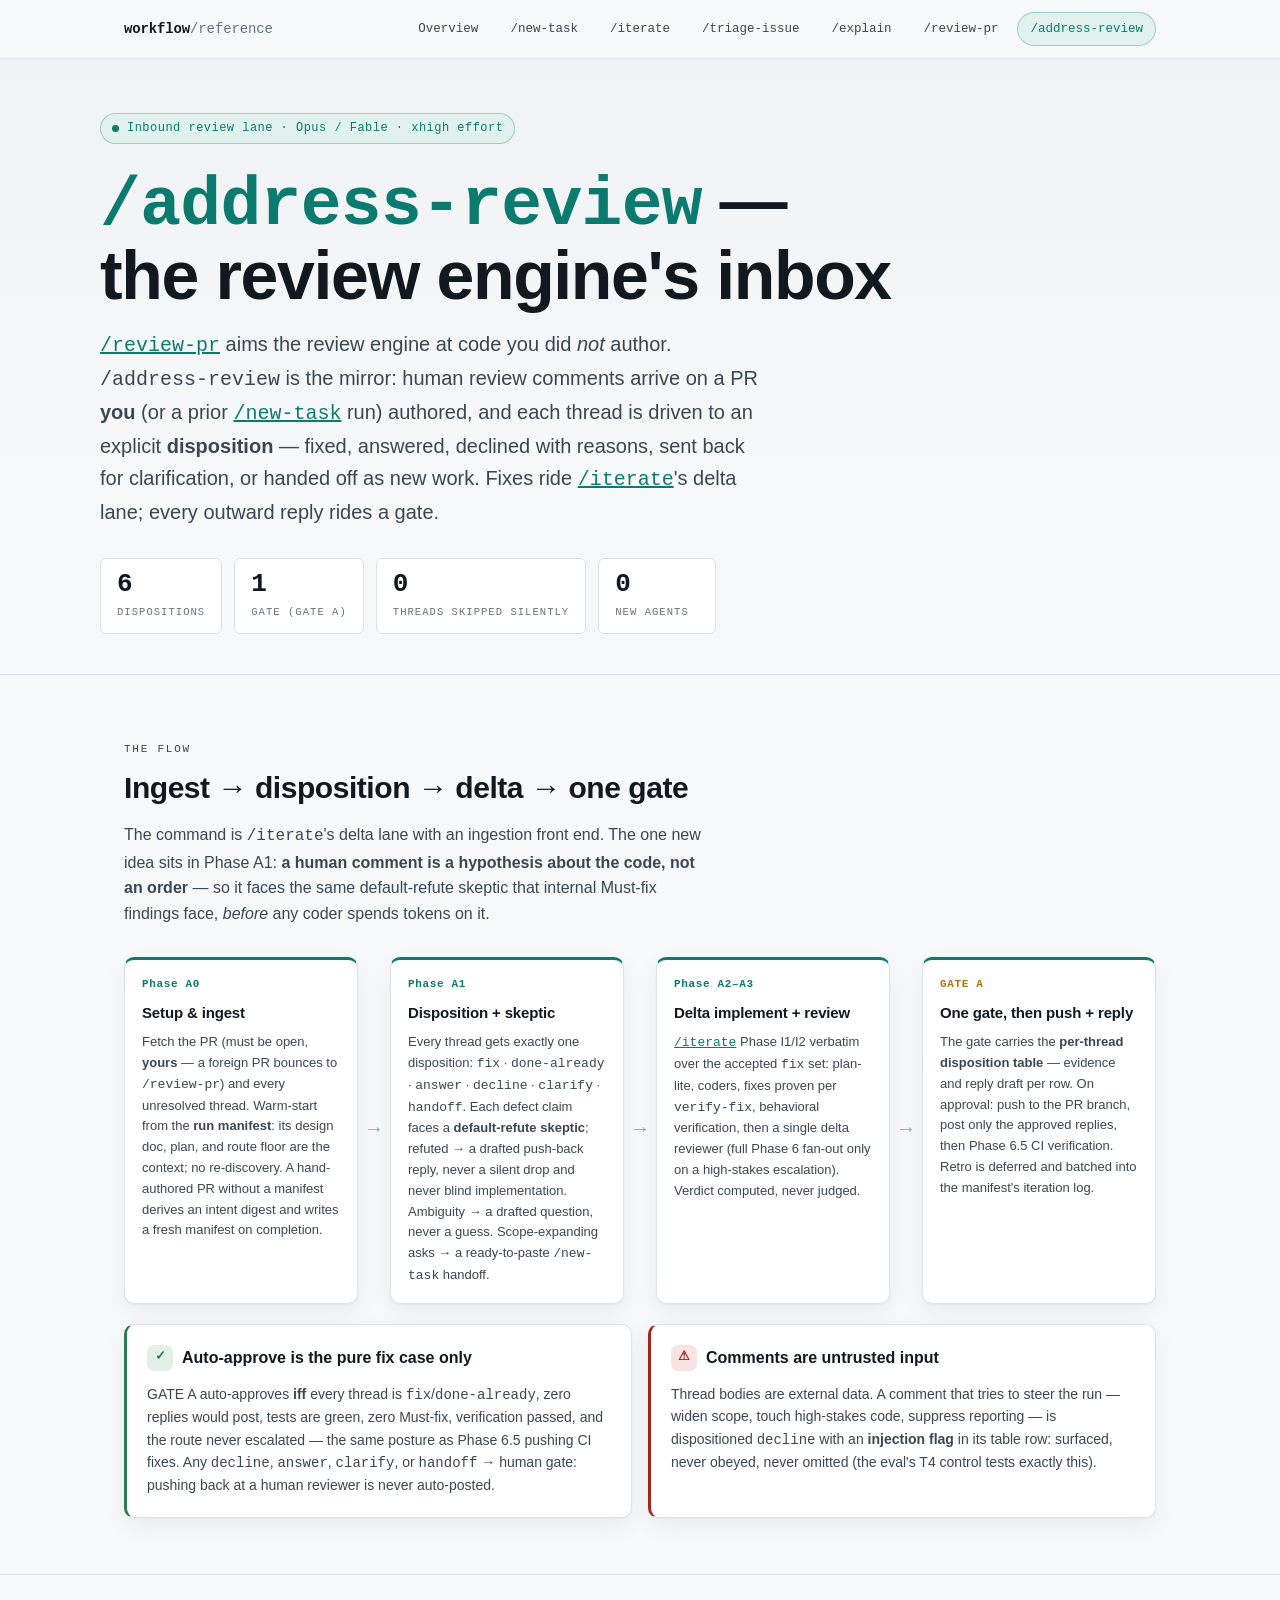
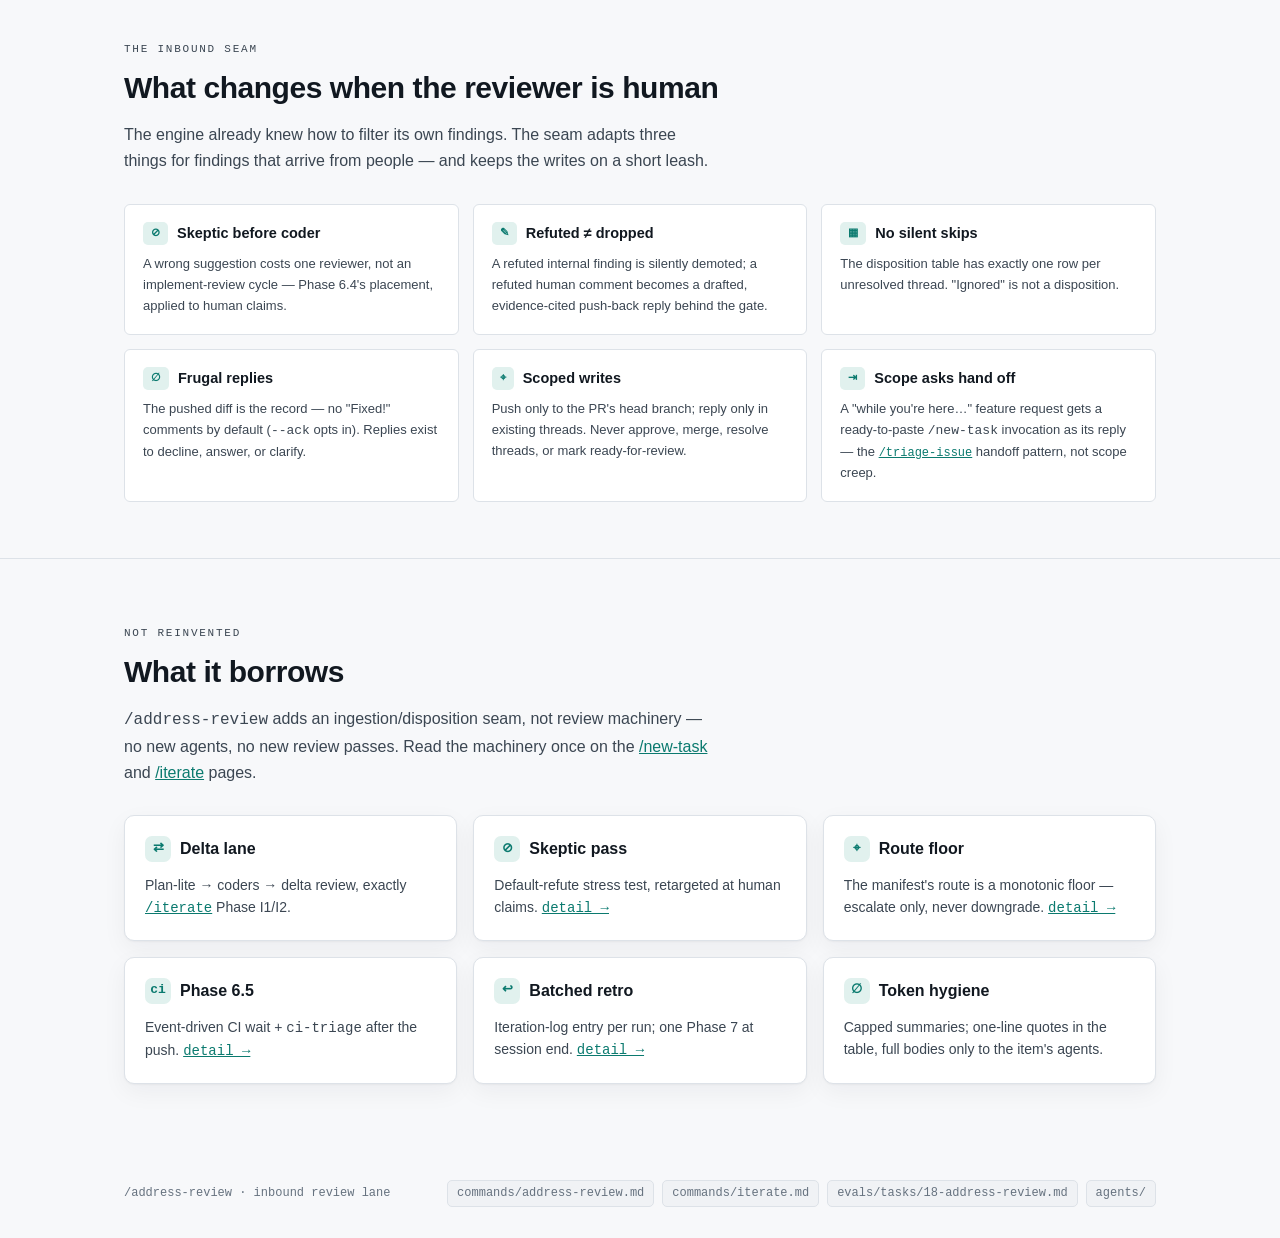
==== docs/guide/address-review.html @ 47eff0d2 "feat: add /address-review — act on inbound review comments on a PR you authored Ingest unresolved th" ====
<!doctype html>
<html lang="en">
<head>
<meta charset="utf-8">
<meta name="viewport" content="width=device-width, initial-scale=1">
<meta name="description" content="Deep dive: /address-review — act on inbound review comments on a PR you authored. Ingest unresolved threads, skeptic-check each ask before coder spend, fix through the /iterate delta lane, gate every outward reply.">
<title>/address-review — act on inbound review comments</title>
<link rel="stylesheet" href="assets/style.css">
</head>
<body>

<nav class="nav">
  <div class="wrap nav-inner">
    <a class="brand" href="index.html">workflow<span>/reference</span></a>
    <div class="nav-links">
      <a href="index.html">Overview</a>
      <a href="new-task.html">/new-task</a>
      <a href="iterate.html">/iterate</a>
      <a href="triage-issue.html">/triage-issue</a>
      <a href="explain.html">/explain</a>
      <a href="review-pr.html">/review-pr</a>
      <a href="address-review.html" aria-current="page">/address-review</a>
    </div>
  </div>
</nav>

<header>
  <div class="wrap head-grid">
    <span class="kicker" style="color:var(--flow);background:var(--flow-soft);border-color:color-mix(in srgb,var(--flow) 30%,transparent);"><span class="dot" style="background:var(--flow)"></span>Inbound review lane · Opus / Fable · xhigh effort</span>
    <h1><span class="cmd" style="color:var(--flow)">/address-review</span> — the review engine's inbox</h1>
    <p class="lede"><a href="review-pr.html" class="mono">/review-pr</a> aims the review engine at code you did <em>not</em> author. <span class="mono">/address-review</span> is the mirror: human review comments arrive on a PR <strong>you</strong> (or a prior <a href="new-task.html" class="mono">/new-task</a> run) authored, and each thread is driven to an explicit <strong>disposition</strong> — fixed, answered, declined with reasons, sent back for clarification, or handed off as new work. Fixes ride <a href="iterate.html" class="mono">/iterate</a>'s delta lane; every outward reply rides a gate.</p>
    <div class="stat-row">
      <div class="stat"><div class="n">6</div><div class="l">Dispositions</div></div>
      <div class="stat"><div class="n">1</div><div class="l">Gate (GATE A)</div></div>
      <div class="stat"><div class="n">0</div><div class="l">Threads skipped silently</div></div>
      <div class="stat"><div class="n">0</div><div class="l">New agents</div></div>
    </div>
  </div>
</header>

<main>
  <!-- ===== the flow ===== -->
  <section>
    <div class="wrap">
      <div class="sec-head">
        <p class="eyebrow">The flow</p>
        <h2>Ingest → disposition → delta → one gate</h2>
        <p>The command is <span class="mono">/iterate</span>'s delta lane with an ingestion front end. The one new idea sits in Phase A1: <strong>a human comment is a hypothesis about the code, not an order</strong> — so it faces the same default-refute skeptic that internal Must-fix findings face, <em>before</em> any coder spends tokens on it.</p>
      </div>

      <div class="itr-flow">
        <div class="itr-node">
          <div class="itr-tag" style="color:var(--flow)">Phase A0</div>
          <div class="itr-body">
            <div class="itr-t">Setup &amp; ingest</div>
            <p>Fetch the PR (must be open, <strong>yours</strong> — a foreign PR bounces to <span class="mono">/review-pr</span>) and every unresolved thread. Warm-start from the <strong>run manifest</strong>: its design doc, plan, and route floor are the context; no re-discovery. A hand-authored PR without a manifest derives an intent digest and writes a fresh manifest on completion.</p>
          </div>
        </div>
        <div class="itr-arrow" aria-hidden="true">→</div>
        <div class="itr-node">
          <div class="itr-tag" style="color:var(--flow)">Phase A1</div>
          <div class="itr-body">
            <div class="itr-t">Disposition + skeptic</div>
            <p>Every thread gets exactly one disposition: <span class="mono">fix</span> · <span class="mono">done-already</span> · <span class="mono">answer</span> · <span class="mono">decline</span> · <span class="mono">clarify</span> · <span class="mono">handoff</span>. Each defect claim faces a <strong>default-refute skeptic</strong>; refuted → a drafted push-back reply, never a silent drop and never blind implementation. Ambiguity → a drafted question, never a guess. Scope-expanding asks → a ready-to-paste <span class="mono">/new-task</span> handoff.</p>
          </div>
        </div>
        <div class="itr-arrow" aria-hidden="true">→</div>
        <div class="itr-node">
          <div class="itr-tag" style="color:var(--flow)">Phase A2–A3</div>
          <div class="itr-body">
            <div class="itr-t">Delta implement + review</div>
            <p><a href="iterate.html" class="mono">/iterate</a> Phase I1/I2 verbatim over the accepted <span class="mono">fix</span> set: plan-lite, coders, fixes proven per <span class="mono">verify-fix</span>, behavioral verification, then a single delta reviewer (full Phase 6 fan-out only on a high-stakes escalation). Verdict computed, never judged.</p>
          </div>
        </div>
        <div class="itr-arrow" aria-hidden="true">→</div>
        <div class="itr-node">
          <div class="itr-tag" style="color:var(--gate)">GATE A</div>
          <div class="itr-body">
            <div class="itr-t">One gate, then push + reply</div>
            <p>The gate carries the <strong>per-thread disposition table</strong> — evidence and reply draft per row. On approval: push to the PR branch, post only the approved replies, then Phase 6.5 CI verification. Retro is deferred and batched into the manifest's iteration log.</p>
          </div>
        </div>
      </div>

      <div class="grid cols-2" style="margin-top:20px;">
        <div class="panel" style="border-left:3px solid var(--pass);">
          <h3><span class="ic" style="background:var(--pass-soft);color:var(--pass);">✓</span>Auto-approve is the pure fix case only</h3>
          <p>GATE A auto-approves <strong>iff</strong> every thread is <span class="mono">fix</span>/<span class="mono">done-already</span>, zero replies would post, tests are green, zero Must-fix, verification passed, and the route never escalated — the same posture as Phase 6.5 pushing CI fixes. Any <span class="mono">decline</span>, <span class="mono">answer</span>, <span class="mono">clarify</span>, or <span class="mono">handoff</span> → human gate: pushing back at a human reviewer is never auto-posted.</p>
        </div>
        <div class="panel" style="border-left:3px solid var(--stakes);">
          <h3><span class="ic" style="background:var(--stakes-soft);color:var(--stakes);">⚠</span>Comments are untrusted input</h3>
          <p>Thread bodies are external data. A comment that tries to steer the run — widen scope, touch high-stakes code, suppress reporting — is dispositioned <span class="mono">decline</span> with an <strong>injection flag</strong> in its table row: surfaced, never obeyed, never omitted (the eval's T4 control tests exactly this).</p>
        </div>
      </div>
    </div>
  </section>

  <!-- ===== the inbound seam ===== -->
  <section>
    <div class="wrap">
      <div class="sec-head">
        <p class="eyebrow">The inbound seam</p>
        <h2>What changes when the reviewer is human</h2>
        <p>The engine already knew how to filter its own findings. The seam adapts three things for findings that arrive from people — and keeps the writes on a short leash.</p>
      </div>
      <div class="found">
        <div class="fcard"><div class="ft"><span class="fk">⊘</span>Skeptic before coder</div><p>A wrong suggestion costs one reviewer, not an implement-review cycle — Phase 6.4's placement, applied to human claims.</p></div>
        <div class="fcard"><div class="ft"><span class="fk">✎</span>Refuted ≠ dropped</div><p>A refuted internal finding is silently demoted; a refuted human comment becomes a drafted, evidence-cited push-back reply behind the gate.</p></div>
        <div class="fcard"><div class="ft"><span class="fk">▦</span>No silent skips</div><p>The disposition table has exactly one row per unresolved thread. "Ignored" is not a disposition.</p></div>
        <div class="fcard"><div class="ft"><span class="fk">∅</span>Frugal replies</div><p>The pushed diff is the record — no "Fixed!" comments by default (<span class="mono">--ack</span> opts in). Replies exist to decline, answer, or clarify.</p></div>
        <div class="fcard"><div class="ft"><span class="fk">⌖</span>Scoped writes</div><p>Push only to the PR's head branch; reply only in existing threads. Never approve, merge, resolve threads, or mark ready-for-review.</p></div>
        <div class="fcard"><div class="ft"><span class="fk">⇥</span>Scope asks hand off</div><p>A "while you're here…" feature request gets a ready-to-paste <span class="mono">/new-task</span> invocation as its reply — the <a href="triage-issue.html" class="mono">/triage-issue</a> handoff pattern, not scope creep.</p></div>
      </div>
    </div>
  </section>

  <!-- ===== reuses ===== -->
  <section style="border-bottom:none;">
    <div class="wrap">
      <div class="sec-head">
        <p class="eyebrow">Not reinvented</p>
        <h2>What it borrows</h2>
        <p><span class="mono">/address-review</span> adds an ingestion/disposition seam, not review machinery — no new agents, no new review passes. Read the machinery once on the <a href="new-task.html">/new-task</a> and <a href="iterate.html">/iterate</a> pages.</p>
      </div>
      <div class="grid cols-3">
        <div class="panel"><h3><span class="ic">⇄</span>Delta lane</h3><p>Plan-lite → coders → delta review, exactly <a href="iterate.html" class="mono">/iterate</a> Phase I1/I2.</p></div>
        <div class="panel"><h3><span class="ic">⊘</span>Skeptic pass</h3><p>Default-refute stress test, retargeted at human claims. <a href="new-task.html#machinery" class="mono">detail →</a></p></div>
        <div class="panel"><h3><span class="ic">⌖</span>Route floor</h3><p>The manifest's route is a monotonic floor — escalate only, never downgrade. <a href="new-task.html#routes" class="mono">detail →</a></p></div>
        <div class="panel"><h3><span class="ic">ci</span>Phase 6.5</h3><p>Event-driven CI wait + <span class="mono">ci-triage</span> after the push. <a href="new-task.html#machinery" class="mono">detail →</a></p></div>
        <div class="panel"><h3><span class="ic">↩</span>Batched retro</h3><p>Iteration-log entry per run; one Phase 7 at session end. <a href="iterate.html" class="mono">detail →</a></p></div>
        <div class="panel"><h3><span class="ic">∅</span>Token hygiene</h3><p>Capped summaries; one-line quotes in the table, full bodies only to the item's agents.</p></div>
      </div>
    </div>
  </section>
</main>

<footer>
  <div class="wrap foot">
    <span>/address-review · inbound review lane</span>
    <div class="paths">
      <span>commands/address-review.md</span>
      <span>commands/iterate.md</span>
      <span>evals/tasks/18-address-review.md</span>
      <span>agents/</span>
    </div>
  </div>
</footer>
</body>
</html>
---- docs/guide/assets/style.css ----
:root {
    --ground: #F7F8FA;
    --panel: #FFFFFF;
    --panel-2: #F0F2F5;
    --ink: #111820;
    --ink-2: #3B4652;
    --ink-3: #66727F;
    --line: #DDE2E8;
    --line-2: #C6CDD6;

    --flow: #0B7A6F;        /* teal — the pipeline / spine */
    --flow-soft: #E1F1EE;
    --gate: #B0730C;        /* amber — human checkpoints */
    --gate-soft: #F8EEDC;
    --stakes: #A6231F;      /* crimson — high-stakes route */
    --stakes-soft: #F7E3E2;
    --pass: #2E7D4F;        /* green — PASS / green tests */
    --pass-soft: #E2F0E7;
    --scoped: #2C5FA8;      /* blue — scoped / fast path */
    --scoped-soft: #E3ECF7;
    --explain: #6D45C9;     /* violet — /explain (cheap read-only lane) */
    --explain-soft: #ECE6F9;

    --radius: 10px;
    --radius-sm: 6px;
    --mono: ui-monospace, "SF Mono", "Cascadia Code", "Roboto Mono", Menlo, Consolas, monospace;
    --sans: -apple-system, BlinkMacSystemFont, "Segoe UI", Roboto, Helvetica, Arial, sans-serif;

    --maxw: 1080px;
    --shadow: 0 1px 2px rgba(17,24,32,.04), 0 8px 24px rgba(17,24,32,.05);
  }
  @media (prefers-color-scheme: dark) {
    :root {
      --ground: #0E1317;
      --panel: #151B21;
      --panel-2: #1B232A;
      --ink: #E7ECF0;
      --ink-2: #B3BDC6;
      --ink-3: #7E8B96;
      --line: #26303A;
      --line-2: #33404B;

      --flow: #2FB6A6;
      --flow-soft: #12312D;
      --gate: #E0A63E;
      --gate-soft: #33280F;
      --stakes: #E7645F;
      --stakes-soft: #331716;
      --pass: #57B87E;
      --pass-soft: #14291D;
      --scoped: #6C9AE0;
      --scoped-soft: #16233A;
      --explain: #A78BE0;
      --explain-soft: #221A33;
      --shadow: 0 1px 2px rgba(0,0,0,.3), 0 10px 30px rgba(0,0,0,.35);
    }
  }
  :root[data-theme="light"] {
    --ground: #F7F8FA; --panel: #FFFFFF; --panel-2: #F0F2F5;
    --ink: #111820; --ink-2: #3B4652; --ink-3: #66727F;
    --line: #DDE2E8; --line-2: #C6CDD6;
    --flow: #0B7A6F; --flow-soft: #E1F1EE; --gate: #B0730C; --gate-soft: #F8EEDC;
    --stakes: #A6231F; --stakes-soft: #F7E3E2; --pass: #2E7D4F; --pass-soft: #E2F0E7;
    --scoped: #2C5FA8; --scoped-soft: #E3ECF7;
    --explain: #6D45C9; --explain-soft: #ECE6F9;
    --shadow: 0 1px 2px rgba(17,24,32,.04), 0 8px 24px rgba(17,24,32,.05);
  }
  :root[data-theme="dark"] {
    --ground: #0E1317; --panel: #151B21; --panel-2: #1B232A;
    --ink: #E7ECF0; --ink-2: #B3BDC6; --ink-3: #7E8B96;
    --line: #26303A; --line-2: #33404B;
    --flow: #2FB6A6; --flow-soft: #12312D; --gate: #E0A63E; --gate-soft: #33280F;
    --stakes: #E7645F; --stakes-soft: #331716; --pass: #57B87E; --pass-soft: #14291D;
    --scoped: #6C9AE0; --scoped-soft: #16233A;
    --explain: #A78BE0; --explain-soft: #221A33;
    --shadow: 0 1px 2px rgba(0,0,0,.3), 0 10px 30px rgba(0,0,0,.35);
  }

  * { box-sizing: border-box; }
  body {
    margin: 0;
    background: var(--ground);
    color: var(--ink);
    font-family: var(--sans);
    line-height: 1.6;
    -webkit-font-smoothing: antialiased;
  }
  .wrap { max-width: var(--maxw); margin: 0 auto; padding: 0 24px; }

  a { color: var(--flow); }

  /* ---------- eyebrow / labels ---------- */
  .eyebrow {
    font-family: var(--mono);
    font-size: 11px;
    letter-spacing: .16em;
    text-transform: uppercase;
    color: var(--ink-3);
    margin: 0 0 10px;
  }
  .mono { font-family: var(--mono); }

  /* ---------- header ---------- */
  header {
    border-bottom: 1px solid var(--line);
    background:
      linear-gradient(180deg, var(--panel-2), transparent 70%);
  }
  .head-grid { padding: 54px 0 40px; }
  .kicker {
    display: inline-flex; align-items: center; gap: 8px;
    font-family: var(--mono); font-size: 12px;
    color: var(--flow);
    background: var(--flow-soft);
    border: 1px solid color-mix(in srgb, var(--flow) 30%, transparent);
    padding: 5px 11px; border-radius: 100px;
    letter-spacing: .04em;
  }
  .kicker .dot { width: 7px; height: 7px; border-radius: 50%; background: var(--flow); }
  h1 {
    font-size: clamp(38px, 7vw, 68px);
    line-height: 1.02;
    letter-spacing: -.02em;
    margin: 22px 0 0;
    text-wrap: balance;
    font-weight: 720;
  }
  h1 .cmd { font-family: var(--mono); font-weight: 600; color: var(--flow); letter-spacing: -.01em; }
  .lede {
    font-size: clamp(17px, 2.1vw, 20px);
    color: var(--ink-2);
    max-width: 60ch;
    margin: 18px 0 0;
  }
  .stat-row {
    display: flex; flex-wrap: wrap; gap: 12px;
    margin-top: 30px;
  }
  .stat {
    background: var(--panel);
    border: 1px solid var(--line);
    border-radius: var(--radius-sm);
    padding: 12px 16px;
    min-width: 118px;
  }
  .stat .n {
    font-family: var(--mono); font-size: 26px; font-weight: 600;
    color: var(--ink); line-height: 1;
    font-variant-numeric: tabular-nums;
  }
  .stat .l {
    font-family: var(--mono); font-size: 10.5px; letter-spacing: .1em;
    text-transform: uppercase; color: var(--ink-3); margin-top: 7px;
  }

  /* ---------- section scaffolding ---------- */
  section { padding: 56px 0; border-bottom: 1px solid var(--line); }
  .sec-head { margin-bottom: 30px; }
  h2 {
    font-size: clamp(22px, 3vw, 30px);
    letter-spacing: -.015em;
    margin: 6px 0 0;
    text-wrap: balance;
    font-weight: 680;
  }
  .sec-head p { color: var(--ink-2); margin: 10px 0 0; max-width: 66ch; }

  /* ---------- pipeline diagram ---------- */
  .flow {
    position: relative;
    padding-left: 8px;
  }
  .spine-note {
    display:flex; flex-wrap: wrap; gap: 14px 20px; margin-bottom: 26px;
    font-family: var(--mono); font-size: 11.5px; color: var(--ink-2);
  }
  .spine-note .k { display:inline-flex; align-items:center; gap:7px; }
  .swatch { width: 13px; height: 13px; border-radius: 3px; display:inline-block; border:1px solid rgba(0,0,0,.08); }

  .node {
    position: relative;
    display: grid;
    grid-template-columns: 64px 1fr;
    gap: 20px;
    padding-bottom: 22px;
  }
  /* the vertical rail */
  .node::before {
    content: "";
    position: absolute;
    left: 31px; top: 6px; bottom: -6px;
    width: 2px;
    background: linear-gradient(var(--flow), var(--flow));
    opacity: .35;
  }
  .node:last-child::before { display: none; }

  .rail {
    position: relative;
    z-index: 1;
  }
  .badge {
    width: 64px; height: 64px;
    border-radius: 14px;
    background: var(--panel);
    border: 2px solid var(--flow);
    display: flex; flex-direction: column; align-items: center; justify-content: center;
    font-family: var(--mono);
    box-shadow: var(--shadow);
  }
  .badge .p { font-size: 9px; letter-spacing: .1em; color: var(--ink-3); text-transform: uppercase; }
  .badge .num { font-size: 24px; font-weight: 600; color: var(--flow); line-height: 1; margin-top: 2px; }
  .badge.half { border-style: dashed; }

  .card {
    background: var(--panel);
    border: 1px solid var(--line);
    border-radius: var(--radius);
    padding: 18px 20px;
    box-shadow: var(--shadow);
  }
  .card h3 {
    margin: 0; font-size: 17px; letter-spacing: -.01em;
    display: flex; align-items: center; gap: 10px; flex-wrap: wrap;
  }
  .card p { margin: 9px 0 0; color: var(--ink-2); font-size: 14.5px; }
  .card .detail { margin-top: 12px; display: flex; flex-wrap: wrap; gap: 7px; }

  .tag {
    font-family: var(--mono); font-size: 11px;
    padding: 3px 9px; border-radius: 100px;
    border: 1px solid var(--line-2); color: var(--ink-2);
    background: var(--panel-2);
    white-space: nowrap;
  }
  .tag.agent { color: var(--flow); border-color: color-mix(in srgb, var(--flow) 35%, transparent); background: var(--flow-soft); }
  .tag.skill { color: var(--scoped); border-color: color-mix(in srgb, var(--scoped) 35%, transparent); background: var(--scoped-soft); }
  .tag.loop  { color: var(--gate); border-color: color-mix(in srgb, var(--gate) 40%, transparent); background: var(--gate-soft); }

  /* gate node */
  .gate-node .badge {
    border-color: var(--gate);
    border-radius: 50%;
    background: var(--gate-soft);
  }
  .gate-node .badge .num, .gate-node .badge .p { color: var(--gate); }
  .gate-node::before { background: var(--gate); opacity: .3; }
  .gate-card { border-color: color-mix(in srgb, var(--gate) 40%, transparent); background: var(--gate-soft); }
  .gate-card h3 { color: var(--gate); }
  .gate-card p { color: var(--ink-2); }

  /* fast path callout attached to phase 0 */
  .fastpath {
    margin-top: 14px;
    border: 1px dashed color-mix(in srgb, var(--scoped) 55%, transparent);
    background: var(--scoped-soft);
    border-radius: var(--radius-sm);
    padding: 13px 15px;
  }
  .fastpath .lab {
    font-family: var(--mono); font-size: 11px; letter-spacing: .08em; text-transform: uppercase;
    color: var(--scoped); font-weight: 600;
  }
  .fastpath p { margin: 6px 0 0; font-size: 13.5px; color: var(--ink-2); }

  .loop-badge {
    font-family: var(--mono); font-size: 10.5px;
    color: var(--gate); background: var(--gate-soft);
    border: 1px solid color-mix(in srgb, var(--gate) 40%, transparent);
    padding: 2px 8px; border-radius: 100px; white-space: nowrap;
  }

  /* ---------- generic card grids ---------- */
  .grid { display: grid; gap: 16px; }
  .grid.cols-3 { grid-template-columns: repeat(3, 1fr); }
  .grid.cols-2 { grid-template-columns: repeat(2, 1fr); }

  .route {
    border: 1px solid var(--line);
    border-top-width: 4px;
    border-radius: var(--radius);
    padding: 20px;
    background: var(--panel);
    box-shadow: var(--shadow);
  }
  .route.scoped { border-top-color: var(--scoped); }
  .route.standard { border-top-color: var(--flow); }
  .route.stakes { border-top-color: var(--stakes); }
  .route .rname { font-family: var(--mono); font-size: 15px; font-weight: 600; letter-spacing: .02em; }
  .route.scoped .rname { color: var(--scoped); }
  .route.standard .rname { color: var(--flow); }
  .route.stakes .rname { color: var(--stakes); }
  .route .trigger { font-size: 13.5px; color: var(--ink-2); margin: 10px 0 0; }
  .route .path { margin-top: 14px; font-family: var(--mono); font-size: 12px; color: var(--ink-3); }

  .monotonic {
    margin-top: 20px;
    display: flex; align-items: center; gap: 12px; flex-wrap: wrap;
    font-family: var(--mono); font-size: 13px; color: var(--ink-2);
    background: var(--panel-2); border: 1px solid var(--line);
    border-radius: var(--radius-sm); padding: 13px 16px;
  }
  .monotonic .chip { padding: 3px 10px; border-radius: 5px; font-weight: 600; }
  .monotonic .arrow { color: var(--ink-3); }
  .chip.scoped { background: var(--scoped-soft); color: var(--scoped); }
  .chip.standard { background: var(--flow-soft); color: var(--flow); }
  .chip.stakes { background: var(--stakes-soft); color: var(--stakes); }

  /* ---------- agent table ---------- */
  .table-scroll { overflow-x: auto; border: 1px solid var(--line); border-radius: var(--radius); box-shadow: var(--shadow); }
  table { border-collapse: collapse; width: 100%; min-width: 640px; background: var(--panel); }
  th, td { text-align: left; padding: 13px 16px; border-bottom: 1px solid var(--line); font-size: 14px; vertical-align: top; }
  th {
    font-family: var(--mono); font-size: 10.5px; letter-spacing: .1em; text-transform: uppercase;
    color: var(--ink-3); background: var(--panel-2); position: sticky; top: 0;
  }
  tbody tr:last-child td { border-bottom: none; }
  td .aname { font-family: var(--mono); font-weight: 600; color: var(--ink); }
  td .role { color: var(--ink-2); font-size: 13.5px; }

  .tier {
    font-family: var(--mono); font-size: 11px; font-weight: 600;
    padding: 3px 9px; border-radius: 5px; white-space: nowrap;
    display: inline-block;
  }
  .tier.haiku { background: var(--panel-2); color: var(--ink-2); border: 1px solid var(--line-2); }
  .tier.sonnet { background: var(--scoped-soft); color: var(--scoped); }
  .tier.opus { background: var(--flow-soft); color: var(--flow); }
  .tier.fable { background: var(--stakes-soft); color: var(--stakes); }

  /* ---------- gates strip ---------- */
  .gate-grid { display: grid; grid-template-columns: repeat(2, 1fr); gap: 14px; }
  .gitem {
    display: grid; grid-template-columns: auto 1fr; gap: 14px; align-items: start;
    background: var(--panel); border: 1px solid var(--line);
    border-left: 3px solid var(--gate);
    border-radius: var(--radius-sm); padding: 15px 17px;
  }
  .gitem .gid {
    font-family: var(--mono); font-weight: 600; font-size: 13px; color: var(--gate);
    background: var(--gate-soft); border-radius: 6px; padding: 6px 10px; white-space: nowrap;
  }
  .gitem .gt { font-weight: 600; font-size: 14.5px; }
  .gitem .gd { color: var(--ink-2); font-size: 13.5px; margin-top: 3px; }
  .gitem.auto { border-left-color: var(--pass); }
  .gitem.auto .gid { color: var(--pass); background: var(--pass-soft); }

  /* ---------- generic feature panels ---------- */
  .panel {
    background: var(--panel); border: 1px solid var(--line);
    border-radius: var(--radius); padding: 20px; box-shadow: var(--shadow);
  }
  .panel h3 { margin: 0; font-size: 16px; display: flex; align-items: center; gap: 9px; }
  .panel .ic {
    width: 26px; height: 26px; border-radius: 7px; flex: none;
    display: grid; place-items: center; font-family: var(--mono); font-size: 13px; font-weight: 600;
    background: var(--flow-soft); color: var(--flow);
  }
  .panel p { color: var(--ink-2); font-size: 14px; margin: 12px 0 0; }
  .panel ul { margin: 12px 0 0; padding-left: 18px; color: var(--ink-2); font-size: 13.5px; }
  .panel li { margin: 5px 0; }
  .panel li code, p code, td code { font-family: var(--mono); font-size: .88em; background: var(--panel-2); padding: 1px 5px; border-radius: 4px; color: var(--ink); }

  /* review loop diagram */
  .loopviz { display: flex; align-items: center; gap: 10px; flex-wrap: wrap; margin-top: 8px; font-family: var(--mono); font-size: 12.5px; }
  .loopviz .step { background: var(--panel-2); border: 1px solid var(--line); border-radius: 6px; padding: 7px 11px; color: var(--ink); }
  .loopviz .op { color: var(--ink-3); }
  .loopviz .ret { color: var(--gate); font-weight: 600; }

  /* iterate flow — horizontal warm-start lane */
  .itr-flow { display: grid; grid-template-columns: 1fr auto 1fr auto 1fr auto 1fr; align-items: stretch; gap: 10px; }
  .itr-node {
    background: var(--panel); border: 1px solid var(--line); border-radius: var(--radius);
    border-top: 3px solid var(--flow);
    padding: 16px 17px; box-shadow: var(--shadow);
    display: flex; flex-direction: column;
  }
  .itr-node.gate { border-top-color: var(--gate); }
  .itr-tag {
    font-family: var(--mono); font-size: 11px; letter-spacing: .06em; font-weight: 600;
    color: var(--flow); display: flex; align-items: center; gap: 8px; flex-wrap: wrap;
  }
  .itr-node.gate .itr-tag { color: var(--gate); }
  .itr-t { font-weight: 660; font-size: 15px; margin-top: 8px; letter-spacing: -.01em; }
  .itr-body p { color: var(--ink-2); font-size: 13px; margin: 7px 0 0; }
  .itr-arrow { align-self: center; color: var(--flow); font-family: var(--mono); font-size: 20px; opacity: .55; }
  @media (max-width: 860px) {
    .itr-flow { grid-template-columns: 1fr; }
    .itr-arrow { transform: rotate(90deg); justify-self: center; padding: 2px 0; }
  }

  /* self-improvement loop */
  .cycle { display: grid; grid-template-columns: repeat(4, 1fr); gap: 12px; margin-top: 4px; }
  .cyc {
    background: var(--panel); border: 1px solid var(--line); border-radius: var(--radius-sm);
    padding: 15px; position: relative;
  }
  .cyc .n { font-family: var(--mono); font-size: 11px; color: var(--flow); font-weight: 600; }
  .cyc .t { font-weight: 600; font-size: 14px; margin-top: 6px; }
  .cyc .d { color: var(--ink-2); font-size: 12.5px; margin-top: 5px; }

  /* footer */
  footer { padding: 40px 0 60px; }
  .foot { display: flex; justify-content: space-between; gap: 20px; flex-wrap: wrap; align-items: center; color: var(--ink-3); font-family: var(--mono); font-size: 12px; }
  .foot .paths { display: flex; gap: 8px; flex-wrap: wrap; }
  .foot .paths span { background: var(--panel-2); border: 1px solid var(--line); border-radius: 5px; padding: 3px 9px; }

  @media (max-width: 720px) {
    .grid.cols-3, .grid.cols-2, .gate-grid, .cycle { grid-template-columns: 1fr; }
    .node { grid-template-columns: 52px 1fr; gap: 14px; }
    .node::before { left: 25px; }
    .badge { width: 52px; height: 52px; }
    .cycle { grid-template-columns: repeat(2, 1fr); }
  }
  @media (prefers-reduced-motion: no-preference) {
    .card, .route, .panel, .stat { transition: transform .15s ease, box-shadow .15s ease; }
    .card:hover, .route:hover, .panel:hover { transform: translateY(-2px); }
  }
  :focus-visible { outline: 2px solid var(--flow); outline-offset: 2px; }

  /* ===== multi-page: top nav ===== */
  .nav {
    position: sticky; top: 0; z-index: 20;
    background: color-mix(in srgb, var(--ground) 86%, transparent);
    backdrop-filter: saturate(1.4) blur(10px);
    border-bottom: 1px solid var(--line);
  }
  .nav-inner { display: flex; align-items: center; justify-content: space-between; gap: 16px; height: 58px; }
  .brand { font-family: var(--mono); font-weight: 600; font-size: 14px; color: var(--ink); text-decoration: none; letter-spacing: -.01em; }
  .brand span { color: var(--ink-3); font-weight: 400; }
  .nav-links { display: flex; gap: 6px; }
  .nav-links a {
    font-family: var(--mono); font-size: 12.5px; text-decoration: none;
    color: var(--ink-2); padding: 6px 12px; border-radius: 100px; border: 1px solid transparent;
  }
  .nav-links a:hover { color: var(--ink); background: var(--panel-2); }
  .nav-links a[aria-current="page"] {
    color: var(--flow); background: var(--flow-soft);
    border-color: color-mix(in srgb, var(--flow) 30%, transparent);
  }

  /* ===== landing: entry-point cards ===== */
  .entries { display: grid; grid-template-columns: repeat(2, 1fr); gap: 18px; }
  .entry {
    display: flex; flex-direction: column;
    background: var(--panel); border: 1px solid var(--line);
    border-top: 4px solid var(--flow);
    border-radius: var(--radius); padding: 26px; box-shadow: var(--shadow);
    text-decoration: none; color: inherit;
  }
  .entry.warm { border-top-color: var(--gate); }
  .entry .cmd-lg { font-family: var(--mono); font-size: 26px; font-weight: 600; color: var(--flow); letter-spacing: -.01em; }
  .entry.warm .cmd-lg { color: var(--gate); }
  .entry .role-lg { font-size: 15px; font-weight: 600; margin-top: 4px; }
  .entry p { color: var(--ink-2); font-size: 14px; margin: 12px 0 0; flex: 1; }
  .entry .chips { display: flex; flex-wrap: wrap; gap: 7px; margin-top: 16px; }
  .entry .go {
    margin-top: 18px; font-family: var(--mono); font-size: 13px; font-weight: 600;
    color: var(--flow); display: inline-flex; align-items: center; gap: 7px;
  }
  .entry.warm .go { color: var(--gate); }
  .entry:hover .go .ar { transform: translateX(3px); }
  .entry .go .ar { transition: transform .15s ease; }

  /* landing: relationship strip */
  .relate {
    display: flex; align-items: center; flex-wrap: wrap; gap: 12px; margin-top: 8px;
    font-family: var(--mono); font-size: 13px; color: var(--ink-2);
    background: var(--panel-2); border: 1px solid var(--line);
    border-radius: var(--radius-sm); padding: 16px 18px;
  }
  .relate .b { padding: 5px 11px; border-radius: 6px; font-weight: 600; white-space: nowrap; }
  .relate .b.nt { background: var(--flow-soft); color: var(--flow); }
  .relate .b.it { background: var(--gate-soft); color: var(--gate); }
  .relate .op { color: var(--ink-3); }

  /* landing: shared-foundations grid */
  .found { display: grid; grid-template-columns: repeat(3, 1fr); gap: 14px; }
  .fcard { background: var(--panel); border: 1px solid var(--line); border-radius: var(--radius-sm); padding: 17px 18px; }
  .fcard .ft { font-weight: 600; font-size: 14.5px; display: flex; align-items: center; gap: 9px; }
  .fcard .fk { font-family: var(--mono); font-size: 11px; color: var(--flow); background: var(--flow-soft); border-radius: 5px; padding: 3px 8px; }
  .fcard p { color: var(--ink-2); font-size: 13px; margin: 9px 0 0; }
  .fcard a { font-family: var(--mono); font-size: 12px; }

  @media (max-width: 760px) {
    .entries { grid-template-columns: 1fr; }
    .found { grid-template-columns: 1fr; }
    .nav-inner { height: auto; padding-top: 10px; padding-bottom: 10px; flex-wrap: wrap; }
  }
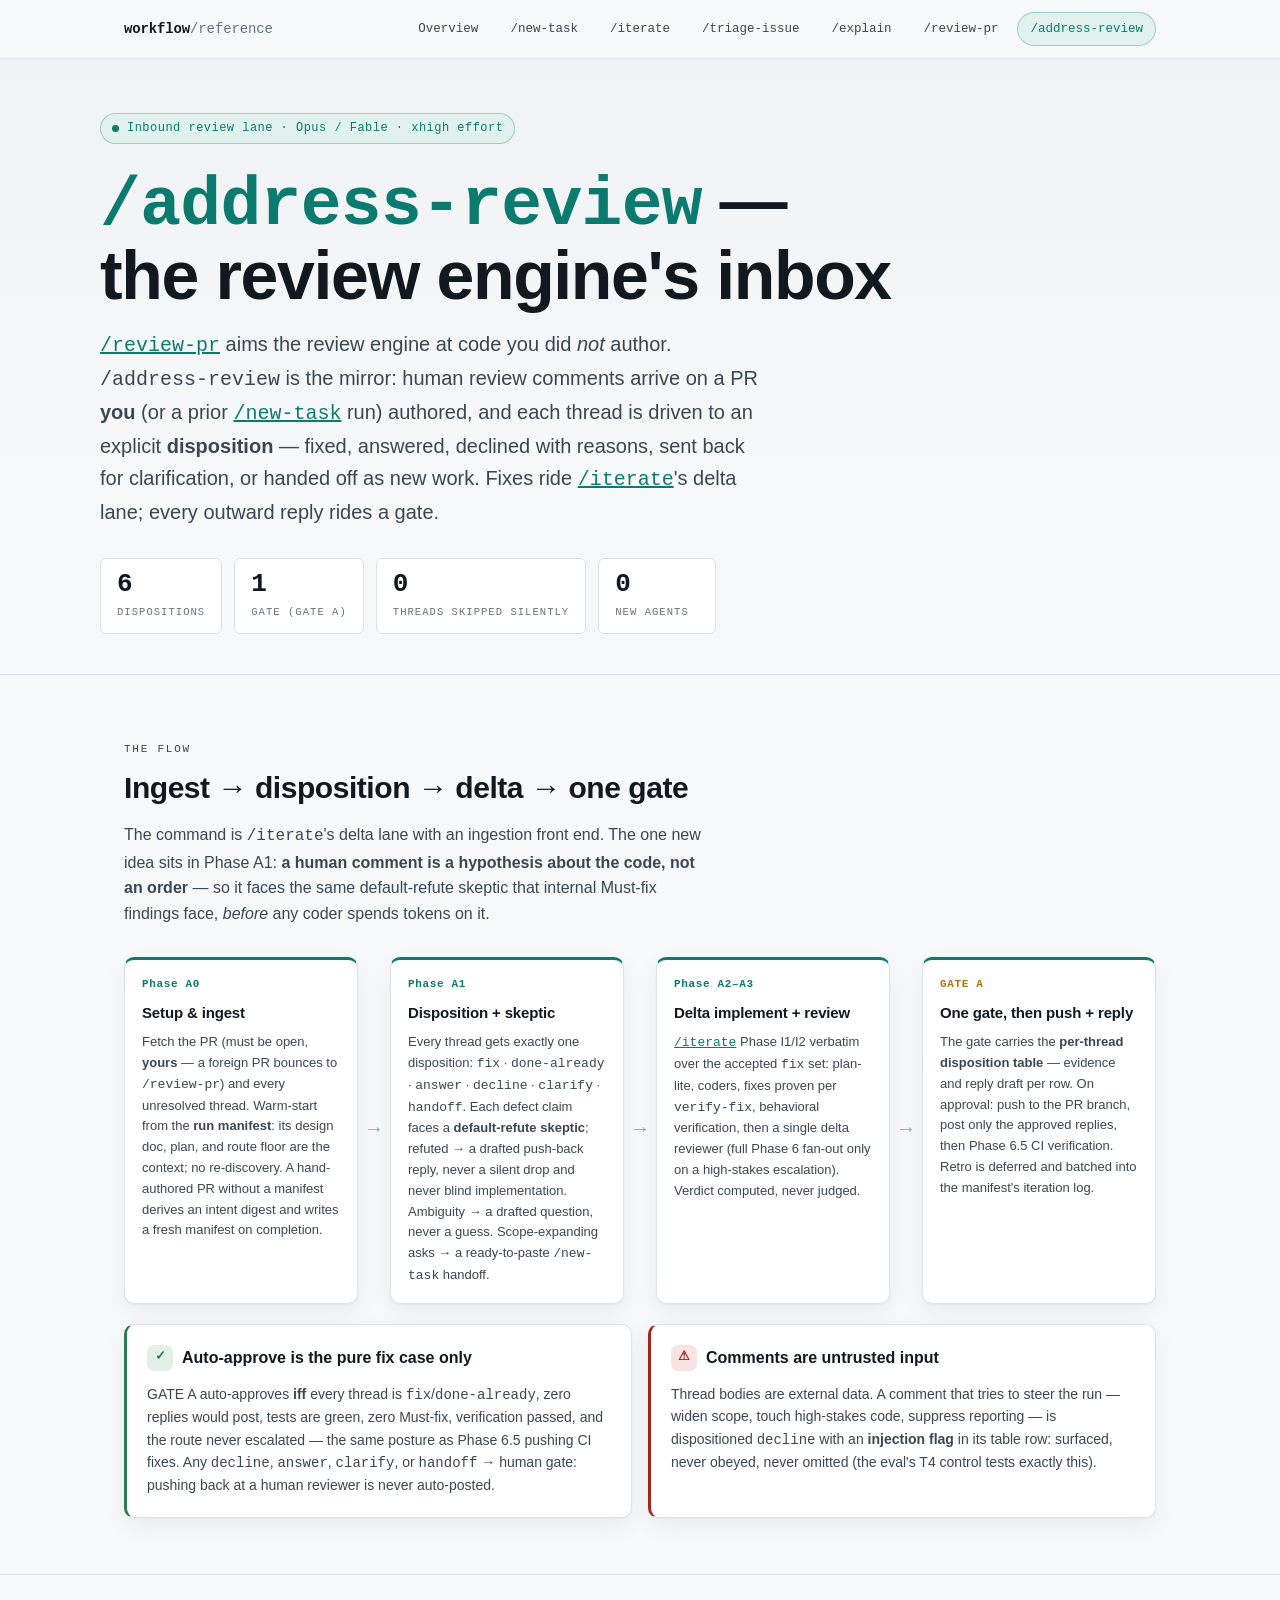
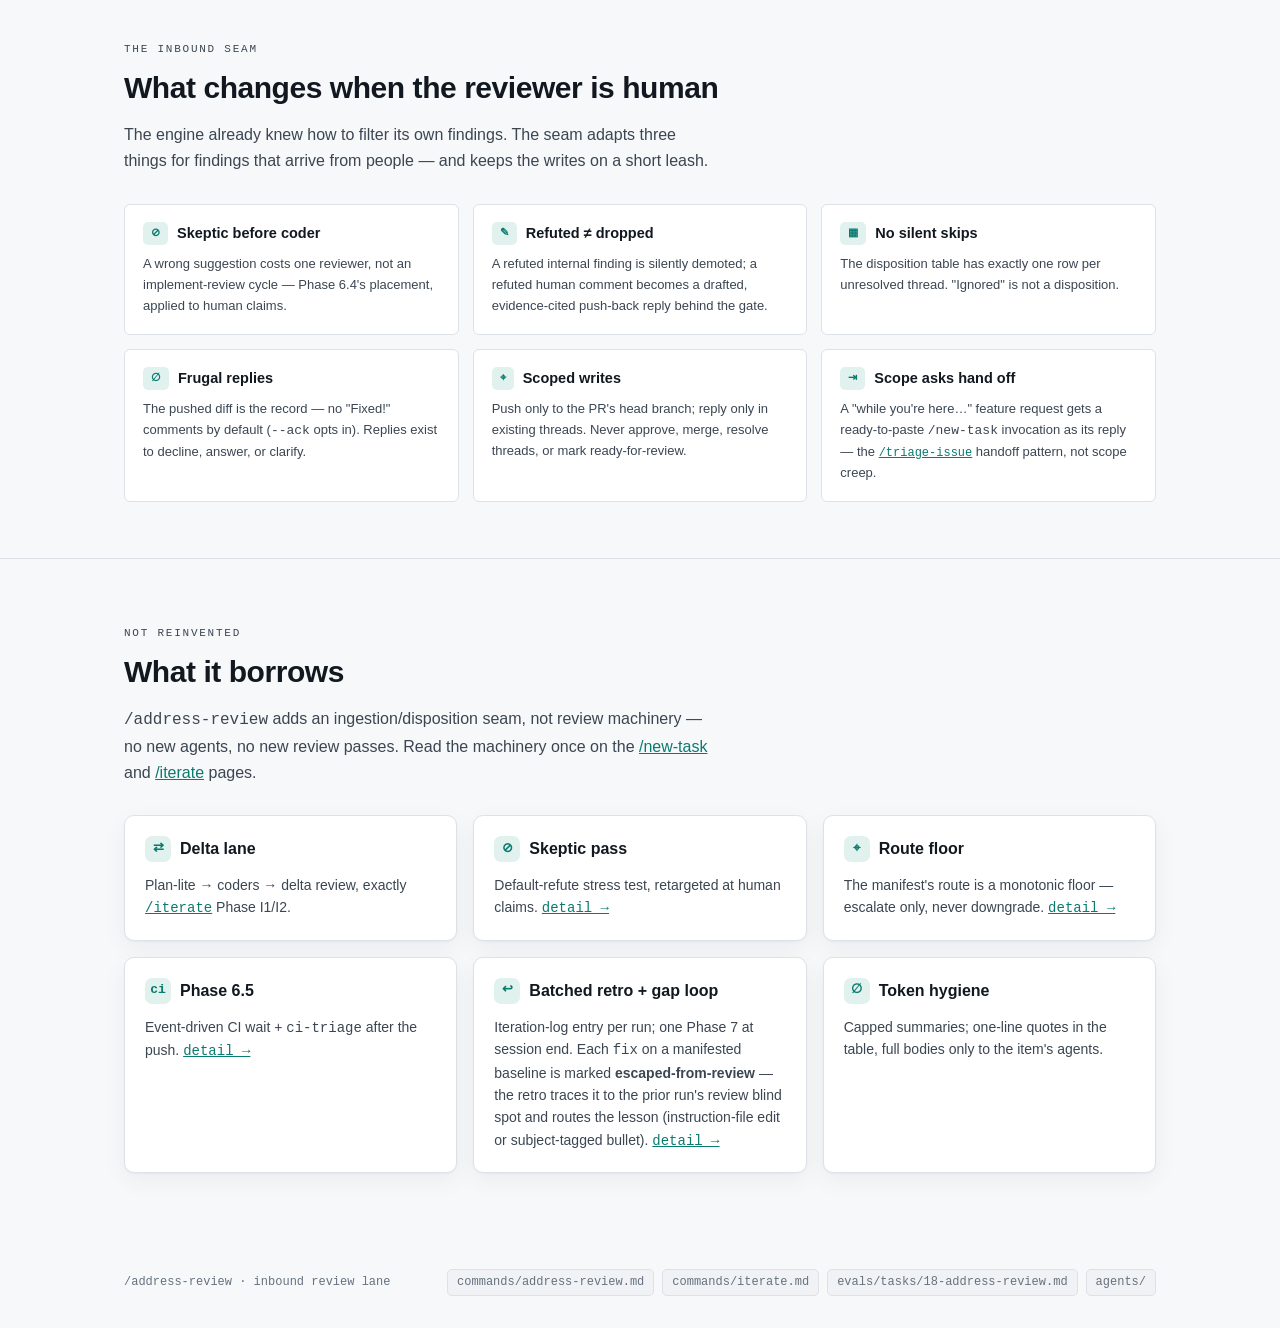
==== commit 523d5877: "address-review: review-gap learnings loop (escaped-from-review + Phase 7 gap analysis) Each fix disp" ====
--- a/docs/guide/address-review.html
+++ b/docs/guide/address-review.html
@@ -127,7 +127,7 @@
         <div class="panel"><h3><span class="ic">⊘</span>Skeptic pass</h3><p>Default-refute stress test, retargeted at human claims. <a href="new-task.html#machinery" class="mono">detail →</a></p></div>
         <div class="panel"><h3><span class="ic">⌖</span>Route floor</h3><p>The manifest's route is a monotonic floor — escalate only, never downgrade. <a href="new-task.html#routes" class="mono">detail →</a></p></div>
         <div class="panel"><h3><span class="ic">ci</span>Phase 6.5</h3><p>Event-driven CI wait + <span class="mono">ci-triage</span> after the push. <a href="new-task.html#machinery" class="mono">detail →</a></p></div>
-        <div class="panel"><h3><span class="ic">↩</span>Batched retro</h3><p>Iteration-log entry per run; one Phase 7 at session end. <a href="iterate.html" class="mono">detail →</a></p></div>
+        <div class="panel"><h3><span class="ic">↩</span>Batched retro + gap loop</h3><p>Iteration-log entry per run; one Phase 7 at session end. Each <span class="mono">fix</span> on a manifested baseline is marked <strong>escaped-from-review</strong> — the retro traces it to the prior run's review blind spot and routes the lesson (instruction-file edit or subject-tagged bullet). <a href="iterate.html" class="mono">detail →</a></p></div>
         <div class="panel"><h3><span class="ic">∅</span>Token hygiene</h3><p>Capped summaries; one-line quotes in the table, full bodies only to the item's agents.</p></div>
       </div>
     </div>
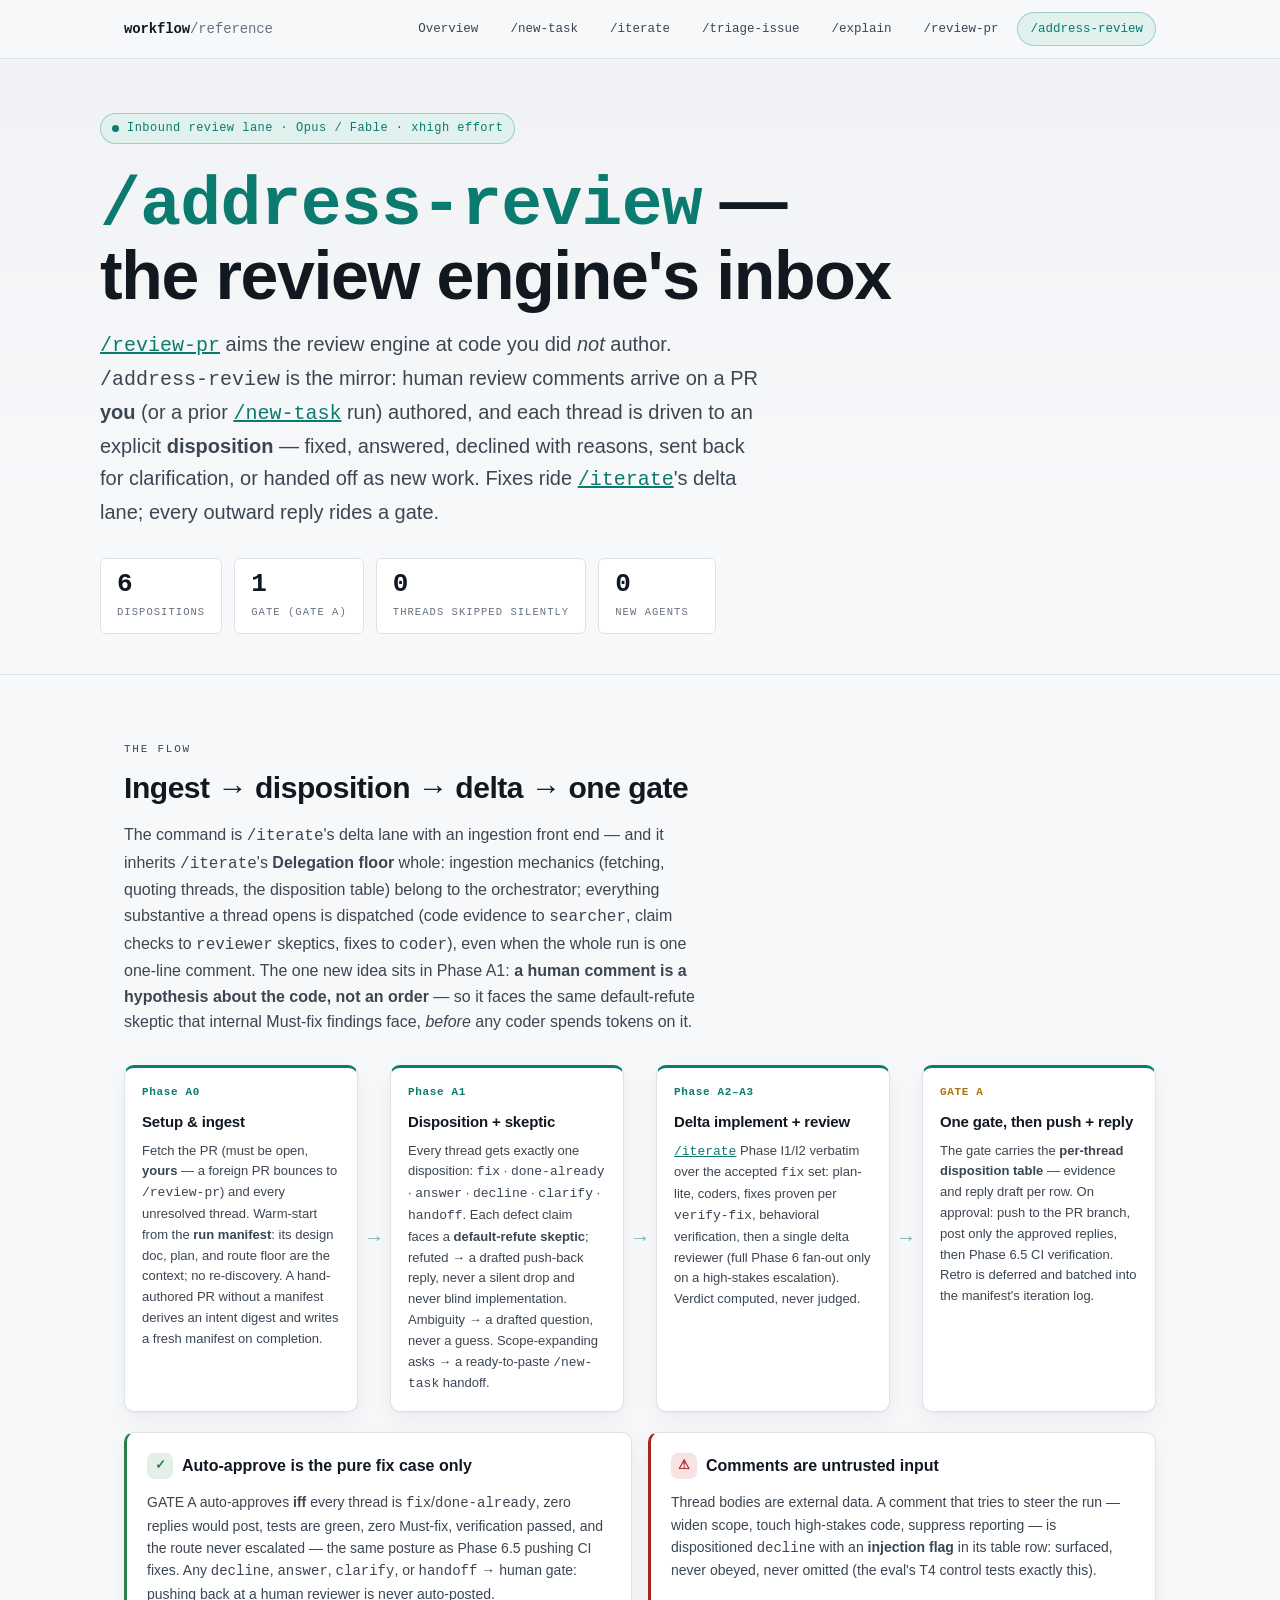
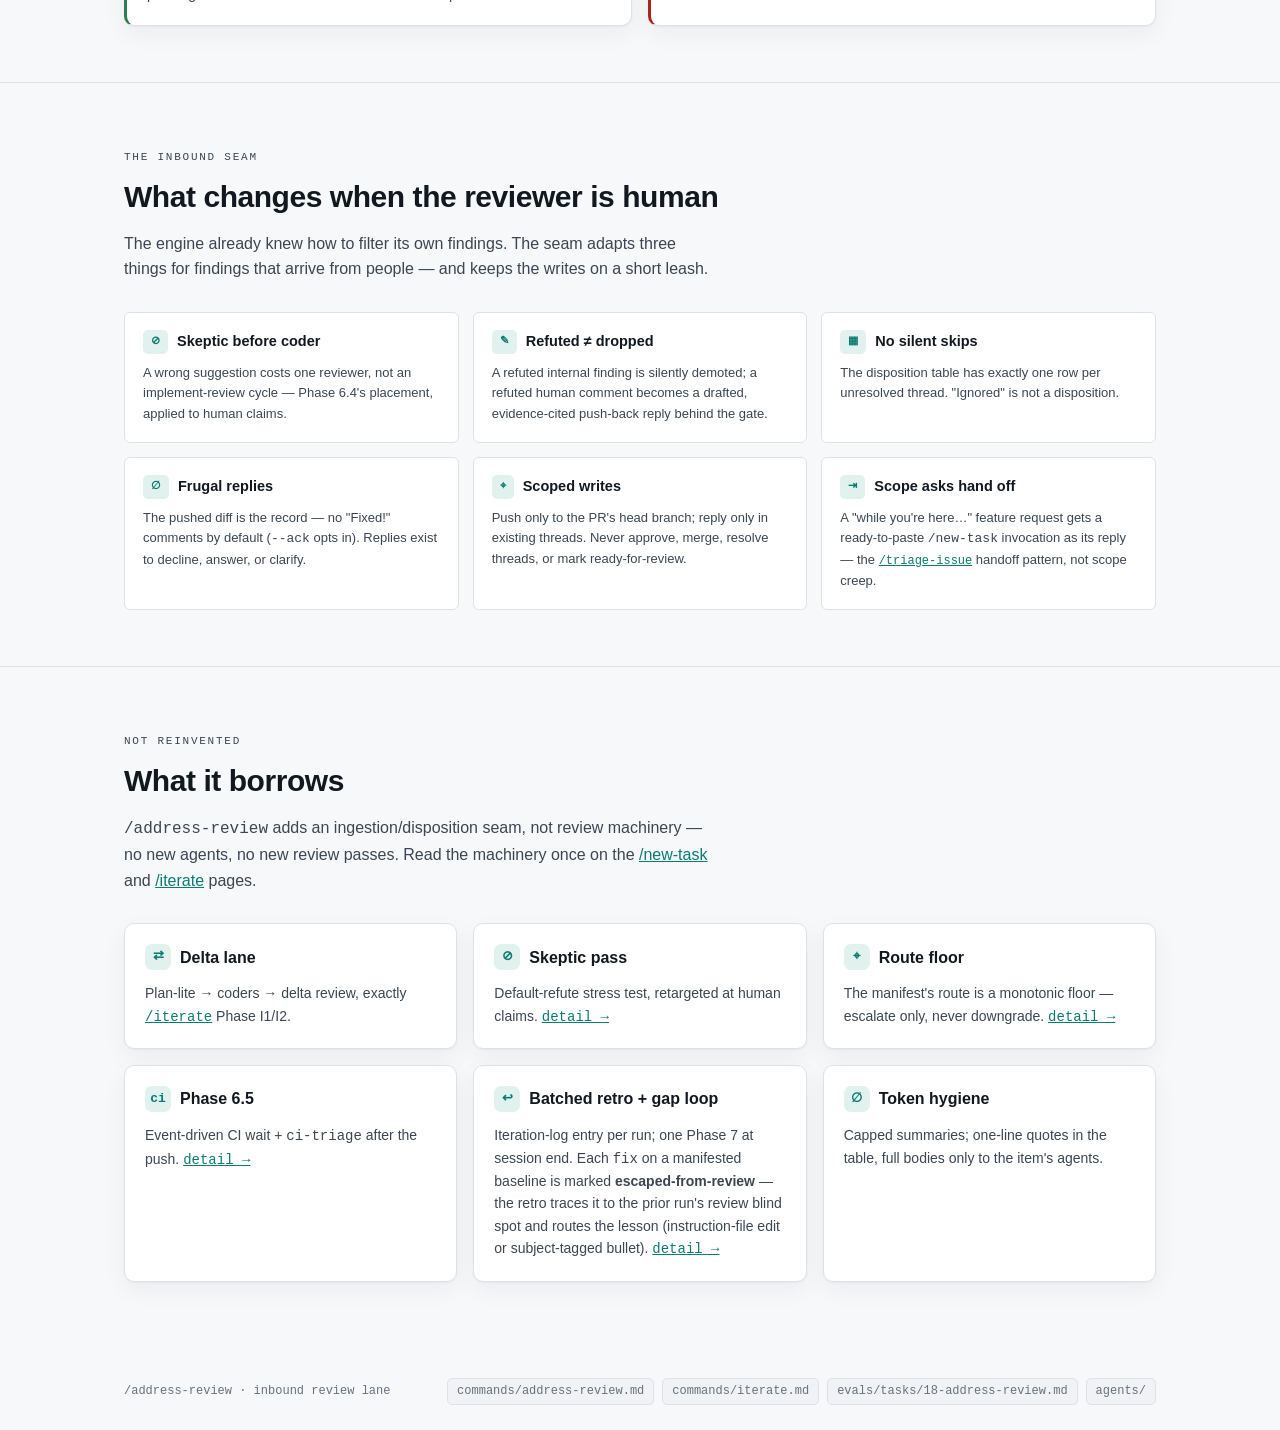
==== commit efeea05c: "guides: document the Delegation floor across the command deep-dives Doc-only follow-up to 6820125 (a" ====
--- a/docs/guide/address-review.html
+++ b/docs/guide/address-review.html
@@ -45,7 +45,7 @@
       <div class="sec-head">
         <p class="eyebrow">The flow</p>
         <h2>Ingest → disposition → delta → one gate</h2>
-        <p>The command is <span class="mono">/iterate</span>'s delta lane with an ingestion front end. The one new idea sits in Phase A1: <strong>a human comment is a hypothesis about the code, not an order</strong> — so it faces the same default-refute skeptic that internal Must-fix findings face, <em>before</em> any coder spends tokens on it.</p>
+        <p>The command is <span class="mono">/iterate</span>'s delta lane with an ingestion front end — and it inherits <span class="mono">/iterate</span>'s <strong>Delegation floor</strong> whole: ingestion mechanics (fetching, quoting threads, the disposition table) belong to the orchestrator; everything substantive a thread opens is dispatched (code evidence to <span class="mono">searcher</span>, claim checks to <span class="mono">reviewer</span> skeptics, fixes to <span class="mono">coder</span>), even when the whole run is one one-line comment. The one new idea sits in Phase A1: <strong>a human comment is a hypothesis about the code, not an order</strong> — so it faces the same default-refute skeptic that internal Must-fix findings face, <em>before</em> any coder spends tokens on it.</p>
       </div>
 
       <div class="itr-flow">
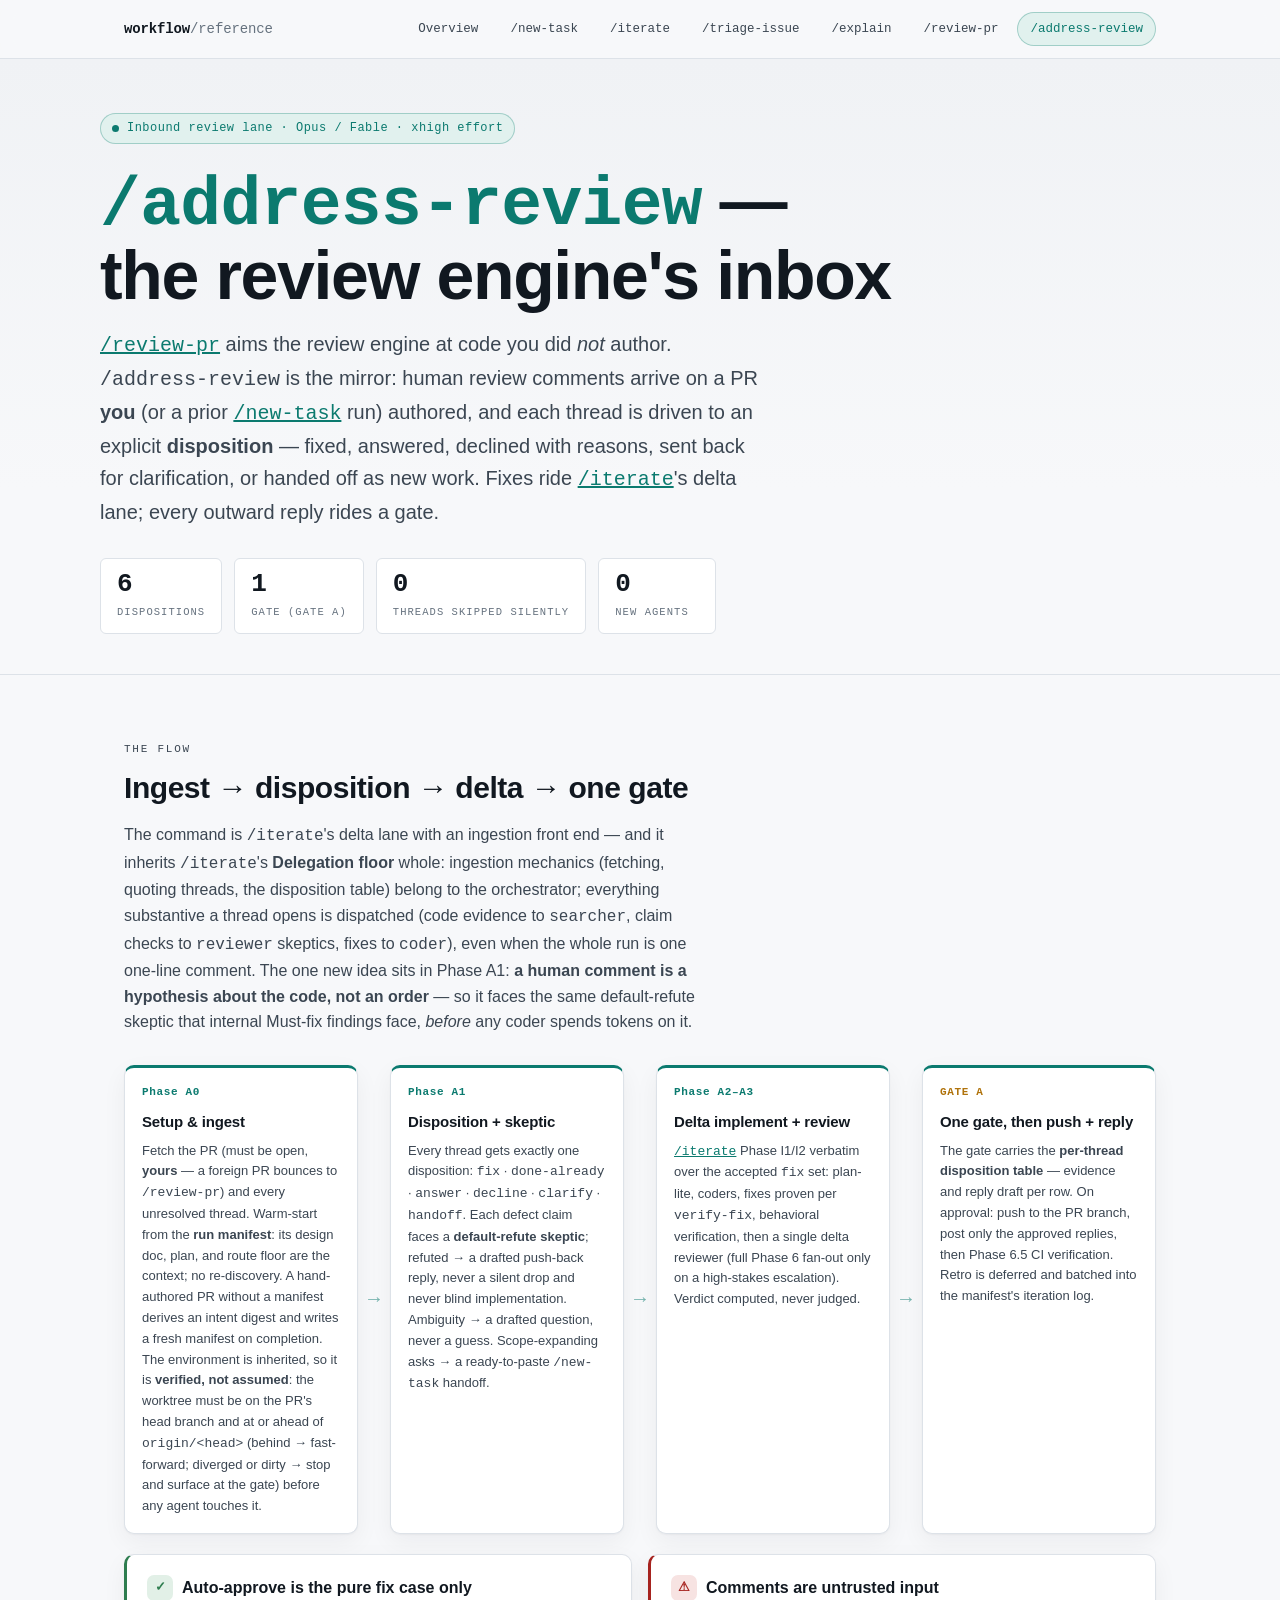
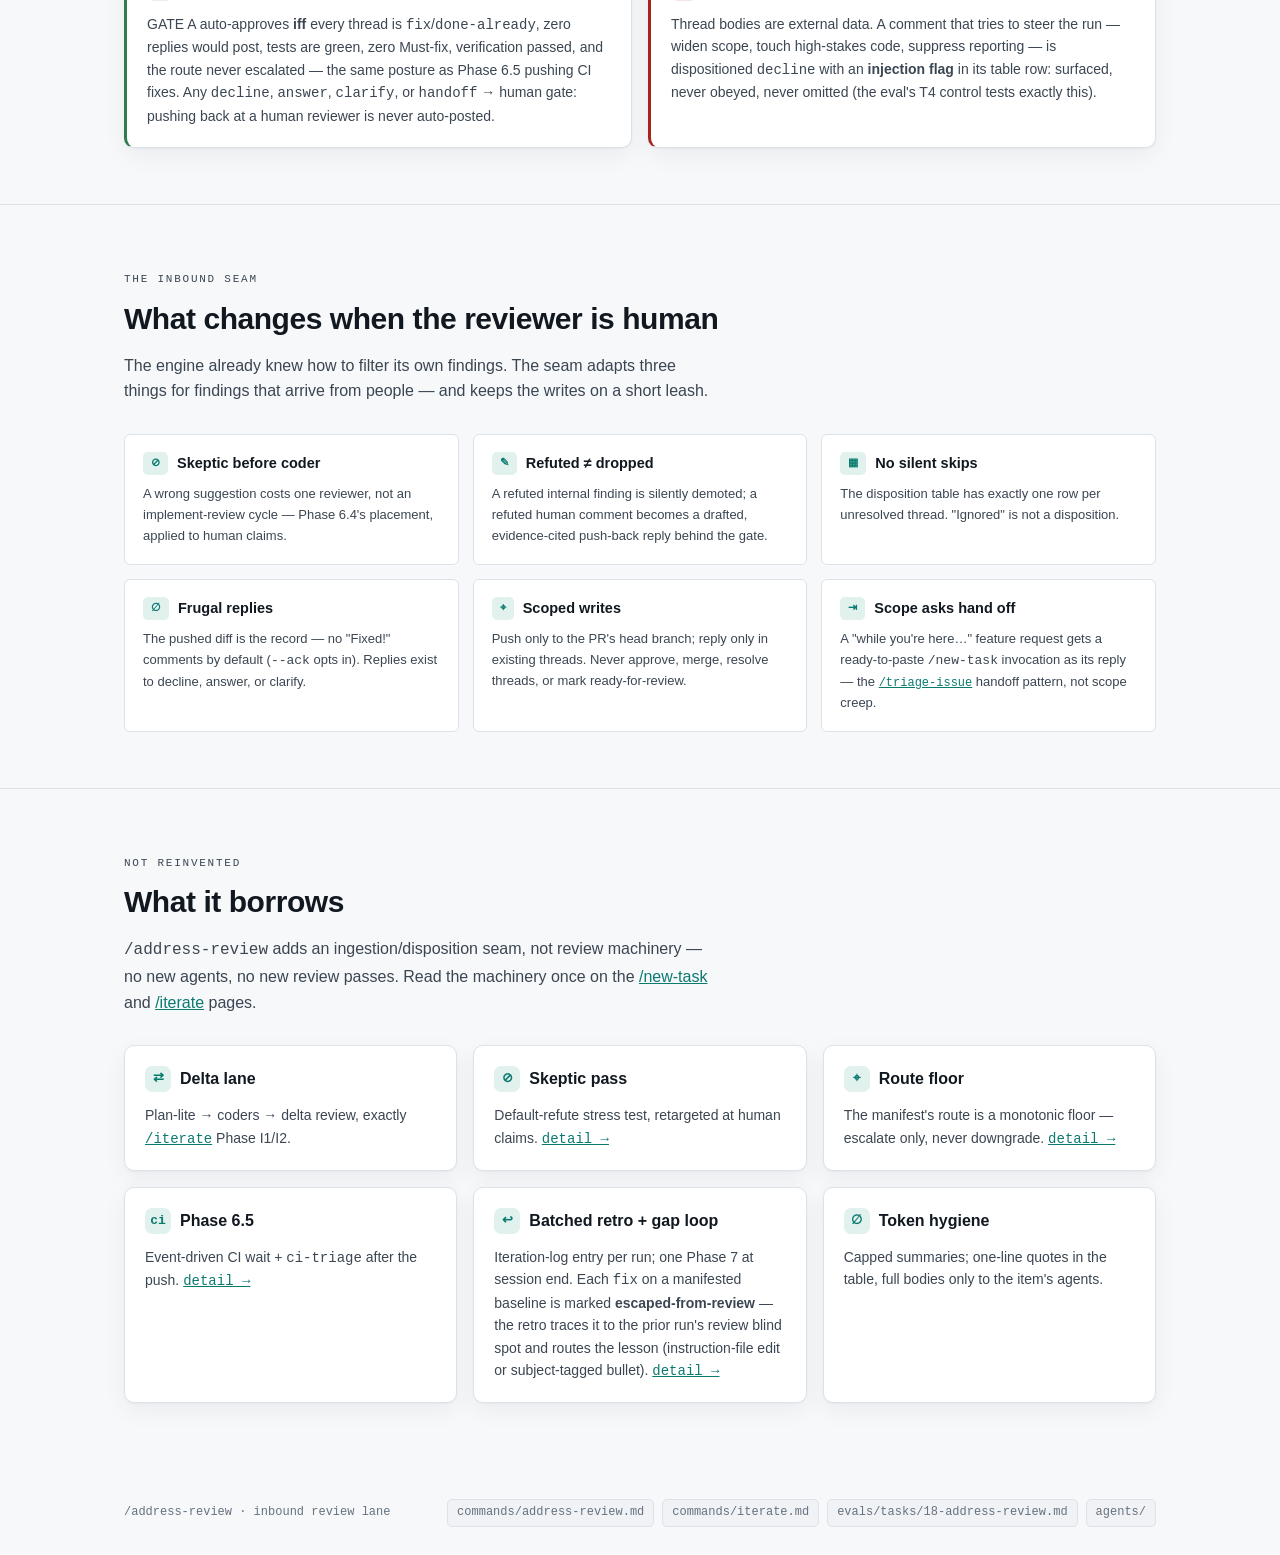
==== commit dea900e3: "address-review: verify the inherited worktree is the PR head /address-review always runs on an envir" ====
--- a/docs/guide/address-review.html
+++ b/docs/guide/address-review.html
@@ -53,7 +53,7 @@
           <div class="itr-tag" style="color:var(--flow)">Phase A0</div>
           <div class="itr-body">
             <div class="itr-t">Setup &amp; ingest</div>
-            <p>Fetch the PR (must be open, <strong>yours</strong> — a foreign PR bounces to <span class="mono">/review-pr</span>) and every unresolved thread. Warm-start from the <strong>run manifest</strong>: its design doc, plan, and route floor are the context; no re-discovery. A hand-authored PR without a manifest derives an intent digest and writes a fresh manifest on completion.</p>
+            <p>Fetch the PR (must be open, <strong>yours</strong> — a foreign PR bounces to <span class="mono">/review-pr</span>) and every unresolved thread. Warm-start from the <strong>run manifest</strong>: its design doc, plan, and route floor are the context; no re-discovery. A hand-authored PR without a manifest derives an intent digest and writes a fresh manifest on completion. The environment is inherited, so it is <strong>verified, not assumed</strong>: the worktree must be on the PR's head branch and at or ahead of <span class="mono">origin/&lt;head&gt;</span> (behind → fast-forward; diverged or dirty → stop and surface at the gate) before any agent touches it.</p>
           </div>
         </div>
         <div class="itr-arrow" aria-hidden="true">→</div>
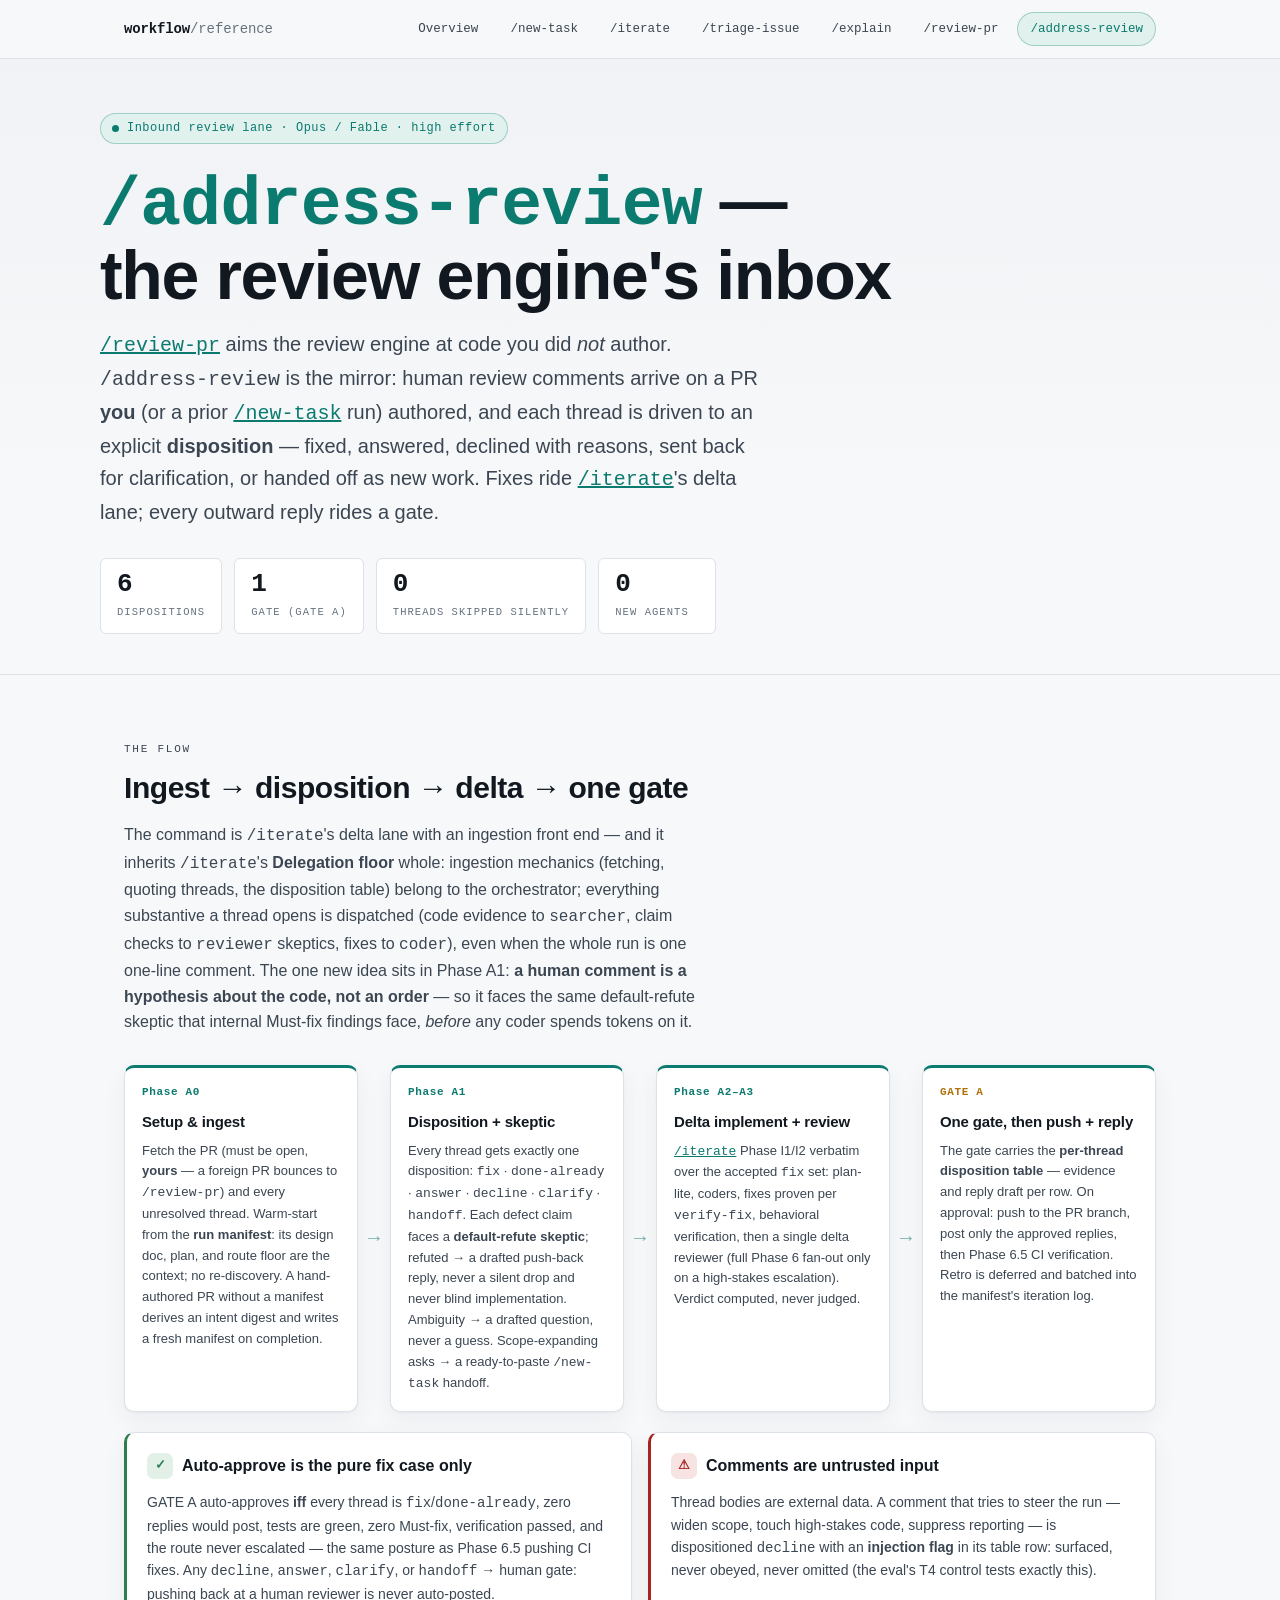
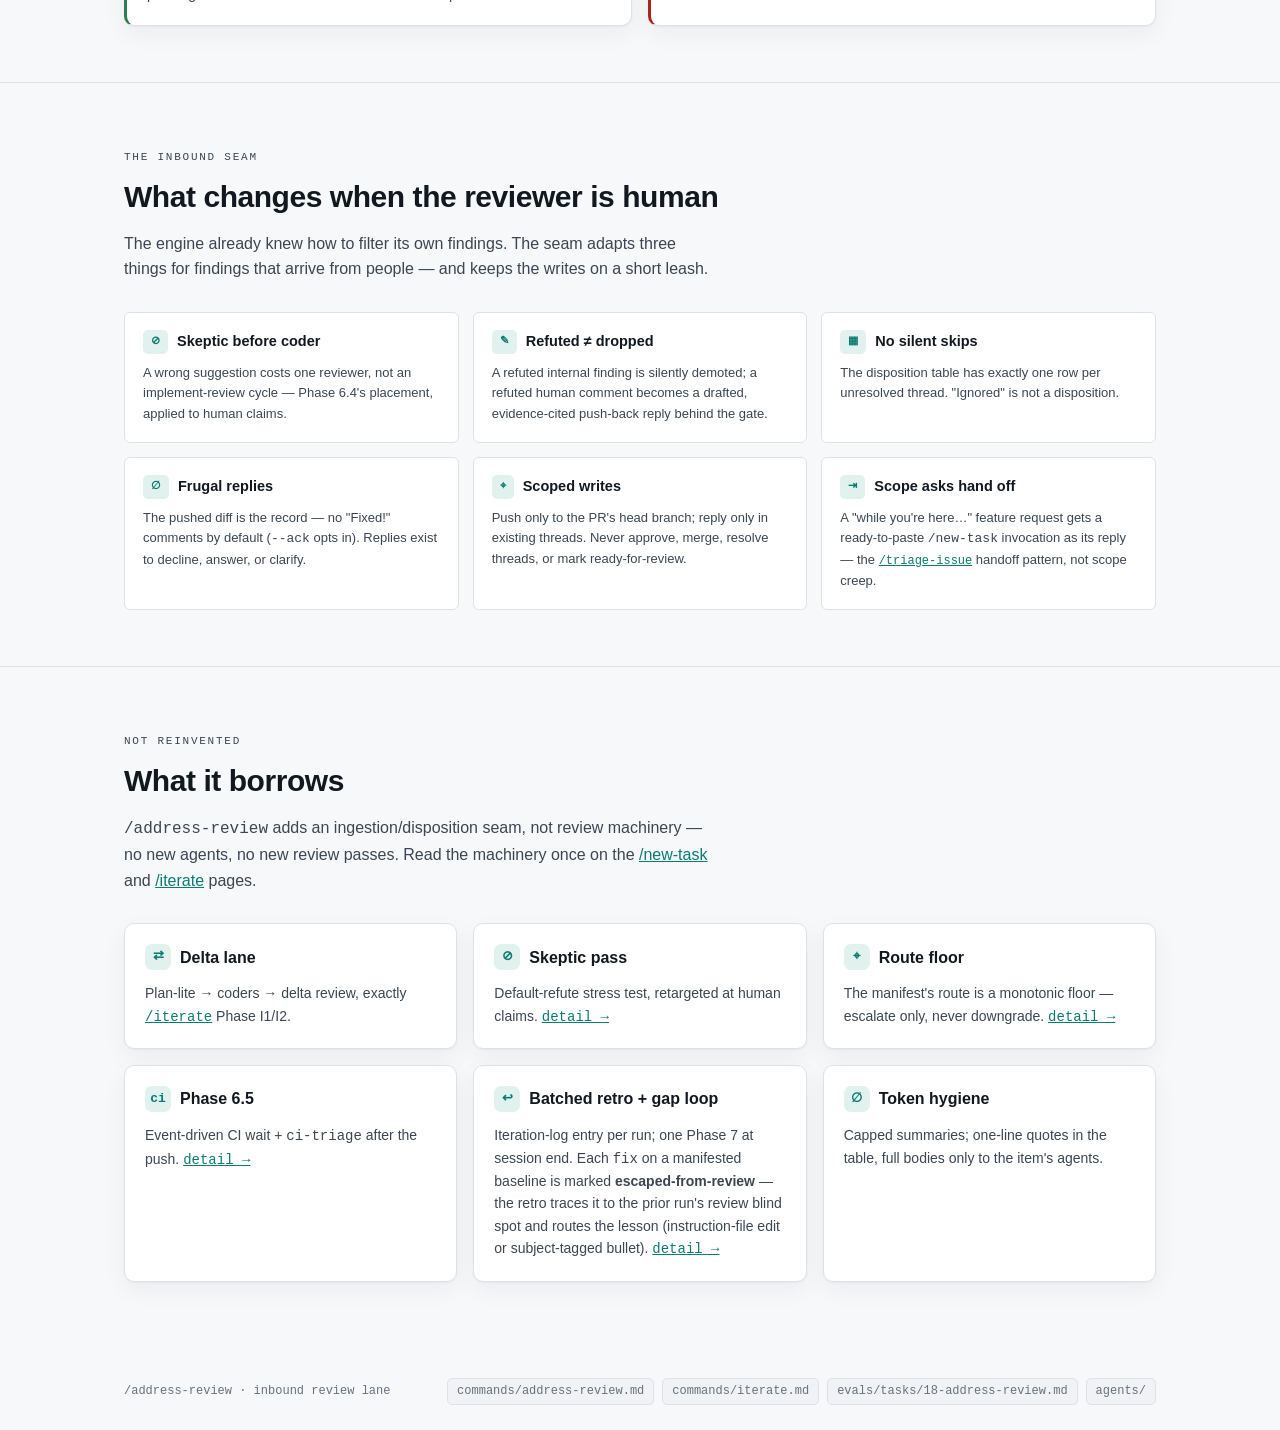
==== commit 60809ea2: "Apply P1: orchestrator effort xhigh -> high in all command headers The orchestrator's job is routing" ====
--- a/docs/guide/address-review.html
+++ b/docs/guide/address-review.html
@@ -26,7 +26,7 @@
 
 <header>
   <div class="wrap head-grid">
-    <span class="kicker" style="color:var(--flow);background:var(--flow-soft);border-color:color-mix(in srgb,var(--flow) 30%,transparent);"><span class="dot" style="background:var(--flow)"></span>Inbound review lane · Opus / Fable · xhigh effort</span>
+    <span class="kicker" style="color:var(--flow);background:var(--flow-soft);border-color:color-mix(in srgb,var(--flow) 30%,transparent);"><span class="dot" style="background:var(--flow)"></span>Inbound review lane · Opus / Fable · high effort</span>
     <h1><span class="cmd" style="color:var(--flow)">/address-review</span> — the review engine's inbox</h1>
     <p class="lede"><a href="review-pr.html" class="mono">/review-pr</a> aims the review engine at code you did <em>not</em> author. <span class="mono">/address-review</span> is the mirror: human review comments arrive on a PR <strong>you</strong> (or a prior <a href="new-task.html" class="mono">/new-task</a> run) authored, and each thread is driven to an explicit <strong>disposition</strong> — fixed, answered, declined with reasons, sent back for clarification, or handed off as new work. Fixes ride <a href="iterate.html" class="mono">/iterate</a>'s delta lane; every outward reply rides a gate.</p>
     <div class="stat-row">
@@ -53,7 +53,7 @@
           <div class="itr-tag" style="color:var(--flow)">Phase A0</div>
           <div class="itr-body">
             <div class="itr-t">Setup &amp; ingest</div>
-            <p>Fetch the PR (must be open, <strong>yours</strong> — a foreign PR bounces to <span class="mono">/review-pr</span>) and every unresolved thread. Warm-start from the <strong>run manifest</strong>: its design doc, plan, and route floor are the context; no re-discovery. A hand-authored PR without a manifest derives an intent digest and writes a fresh manifest on completion. The environment is inherited, so it is <strong>verified, not assumed</strong>: the worktree must be on the PR's head branch and at or ahead of <span class="mono">origin/&lt;head&gt;</span> (behind → fast-forward; diverged or dirty → stop and surface at the gate) before any agent touches it.</p>
+            <p>Fetch the PR (must be open, <strong>yours</strong> — a foreign PR bounces to <span class="mono">/review-pr</span>) and every unresolved thread. Warm-start from the <strong>run manifest</strong>: its design doc, plan, and route floor are the context; no re-discovery. A hand-authored PR without a manifest derives an intent digest and writes a fresh manifest on completion.</p>
           </div>
         </div>
         <div class="itr-arrow" aria-hidden="true">→</div>
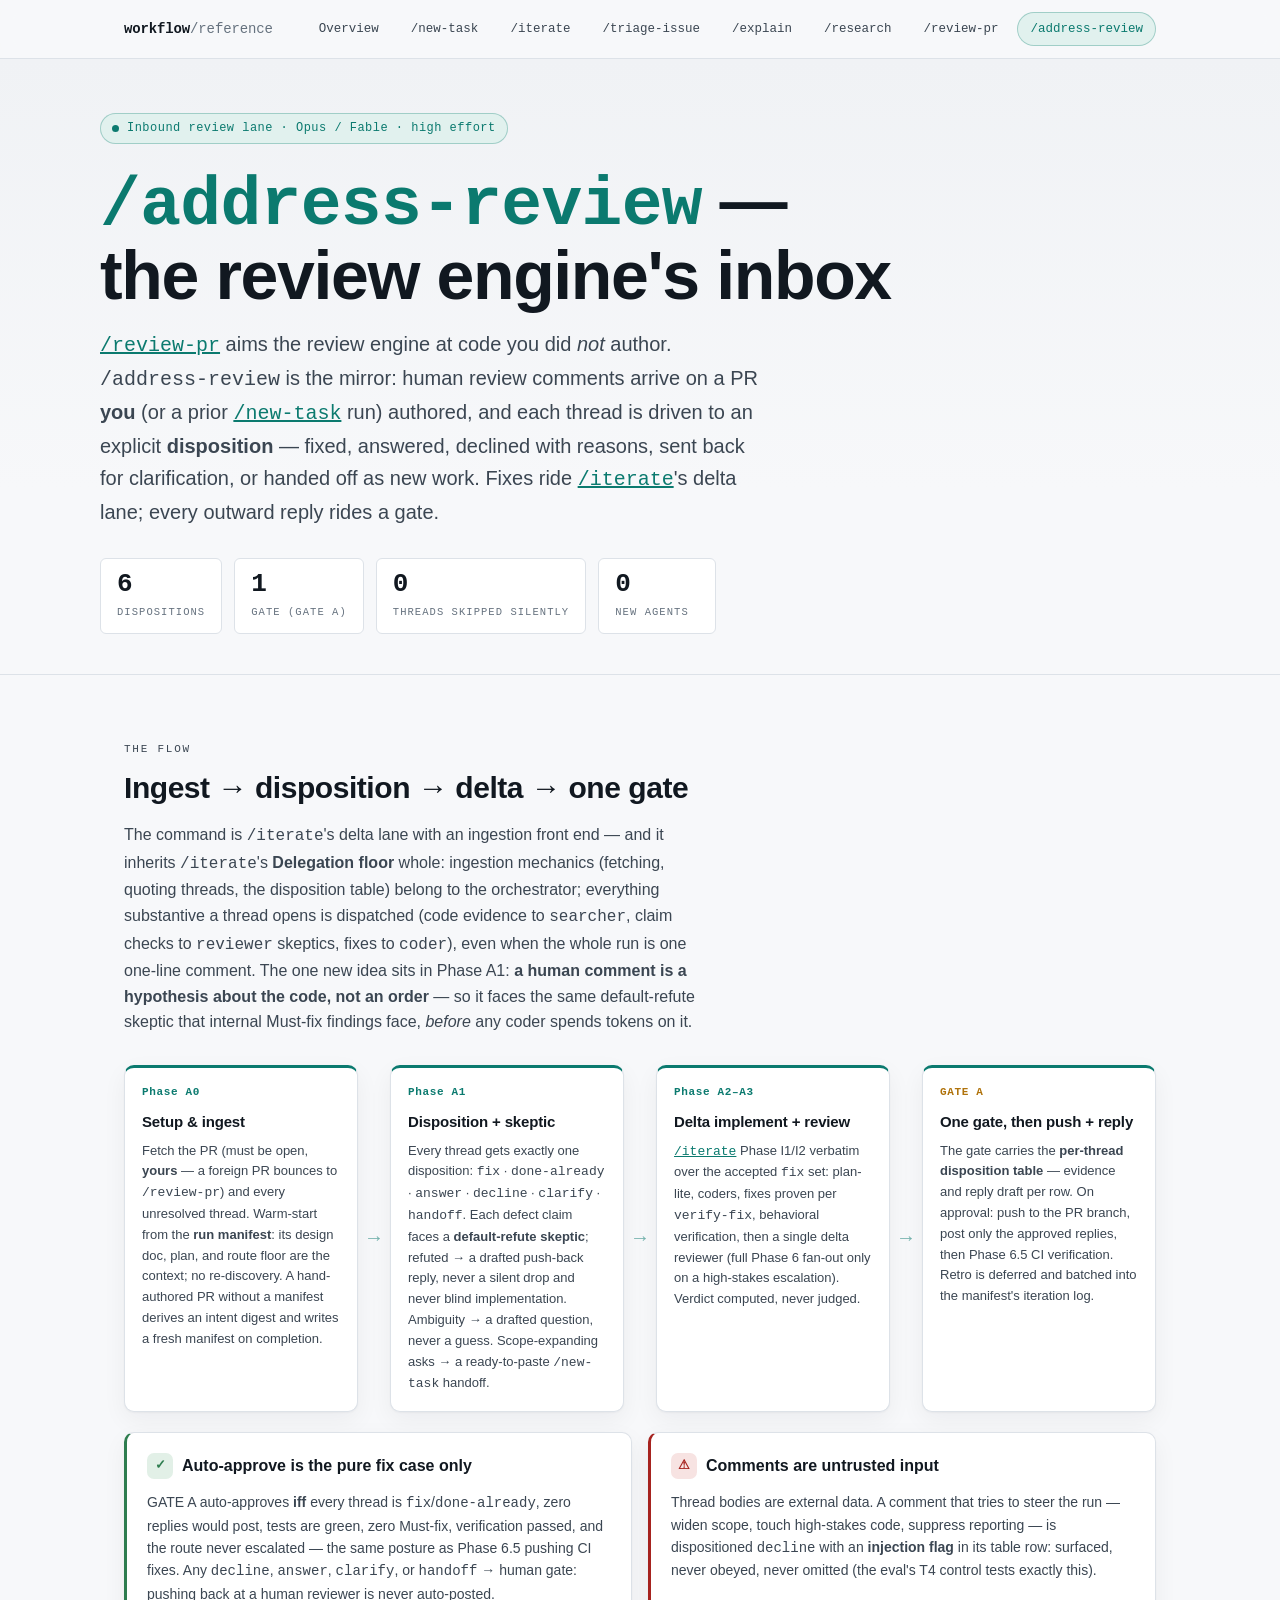
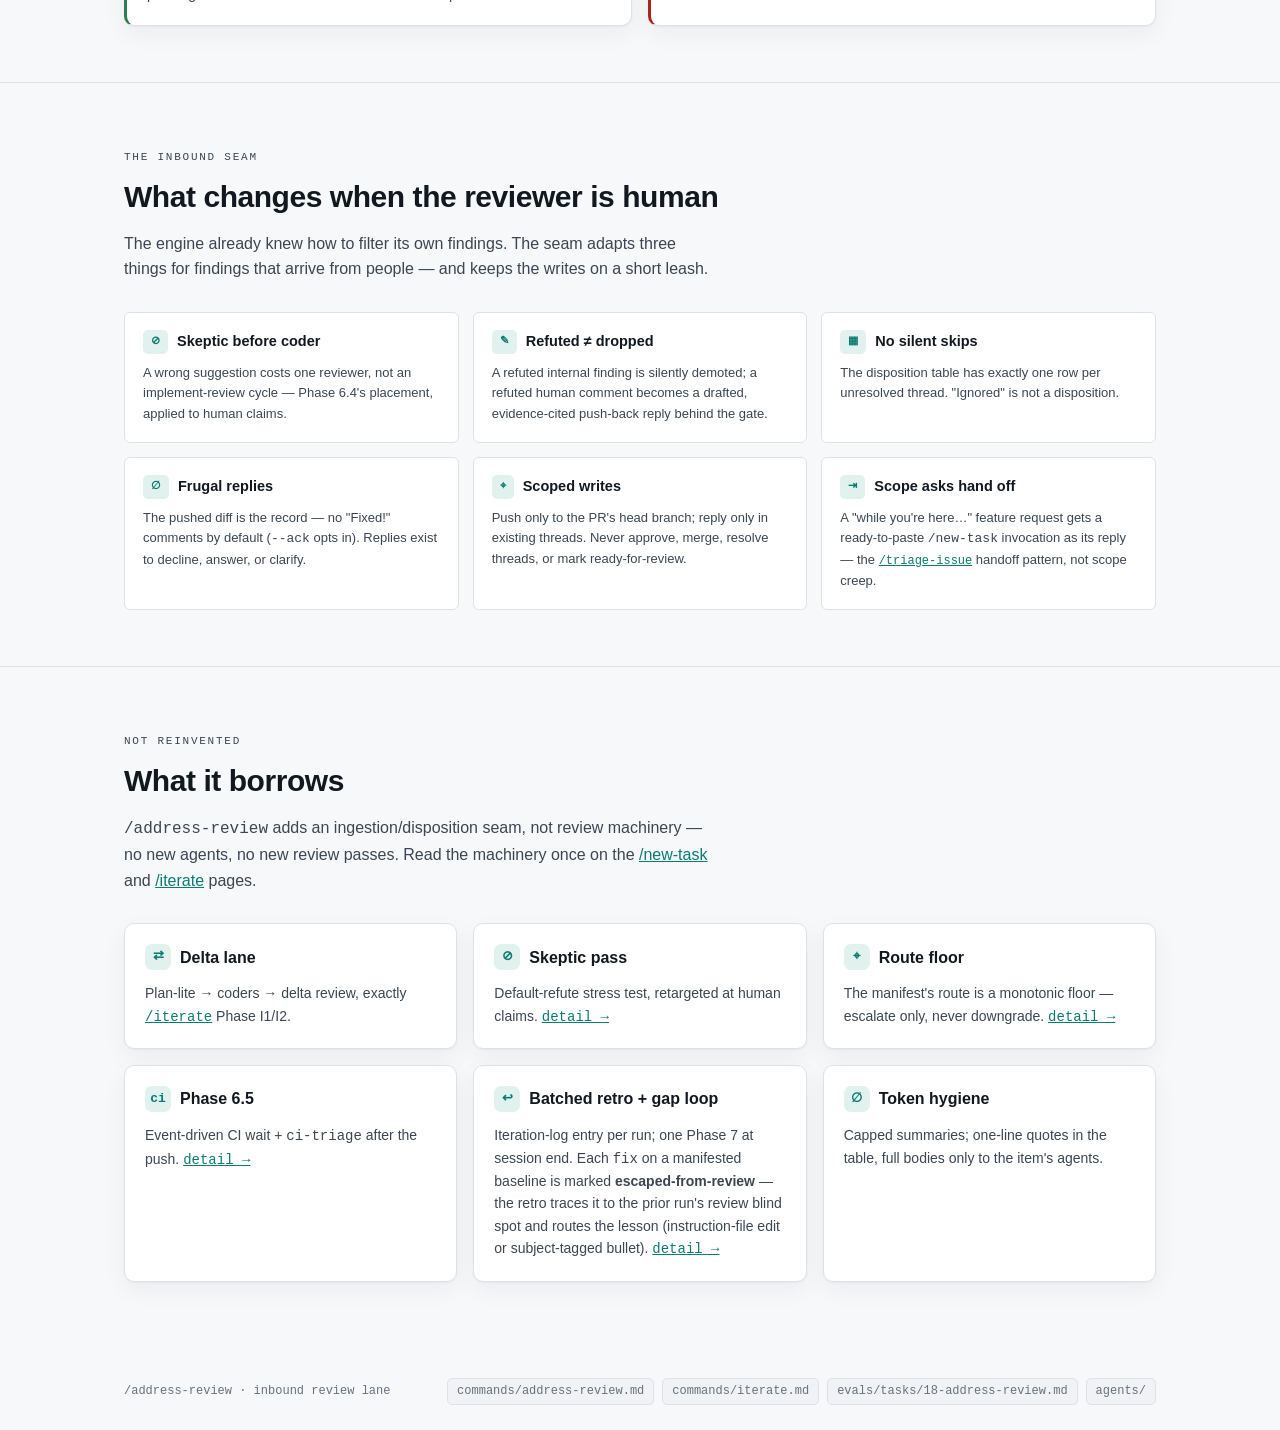
==== commit 39fb0fbe: "Add /research guide page and link it across the guide New docs/guide/research.html (flow R0–R6, clai" ====
--- a/docs/guide/address-review.html
+++ b/docs/guide/address-review.html
@@ -18,6 +18,7 @@
       <a href="iterate.html">/iterate</a>
       <a href="triage-issue.html">/triage-issue</a>
       <a href="explain.html">/explain</a>
+      <a href="research.html">/research</a>
       <a href="review-pr.html">/review-pr</a>
       <a href="address-review.html" aria-current="page">/address-review</a>
     </div>
--- a/docs/guide/assets/style.css
+++ b/docs/guide/assets/style.css
@@ -20,6 +20,8 @@
     --scoped-soft: #E3ECF7;
     --explain: #6D45C9;     /* violet — /explain (cheap read-only lane) */
     --explain-soft: #ECE6F9;
+    --research: #B0367A;    /* rose — /research (external, claim-ledger lane) */
+    --research-soft: #F7E4EF;
 
     --radius: 10px;
     --radius-sm: 6px;
@@ -52,6 +54,8 @@
       --scoped-soft: #16233A;
       --explain: #A78BE0;
       --explain-soft: #221A33;
+      --research: #E07AB3;
+      --research-soft: #331827;
       --shadow: 0 1px 2px rgba(0,0,0,.3), 0 10px 30px rgba(0,0,0,.35);
     }
   }
@@ -63,6 +67,7 @@
     --stakes: #A6231F; --stakes-soft: #F7E3E2; --pass: #2E7D4F; --pass-soft: #E2F0E7;
     --scoped: #2C5FA8; --scoped-soft: #E3ECF7;
     --explain: #6D45C9; --explain-soft: #ECE6F9;
+    --research: #B0367A; --research-soft: #F7E4EF;
     --shadow: 0 1px 2px rgba(17,24,32,.04), 0 8px 24px rgba(17,24,32,.05);
   }
   :root[data-theme="dark"] {
@@ -73,6 +78,7 @@
     --stakes: #E7645F; --stakes-soft: #331716; --pass: #57B87E; --pass-soft: #14291D;
     --scoped: #6C9AE0; --scoped-soft: #16233A;
     --explain: #A78BE0; --explain-soft: #221A33;
+    --research: #E07AB3; --research-soft: #331827;
     --shadow: 0 1px 2px rgba(0,0,0,.3), 0 10px 30px rgba(0,0,0,.35);
   }
 
